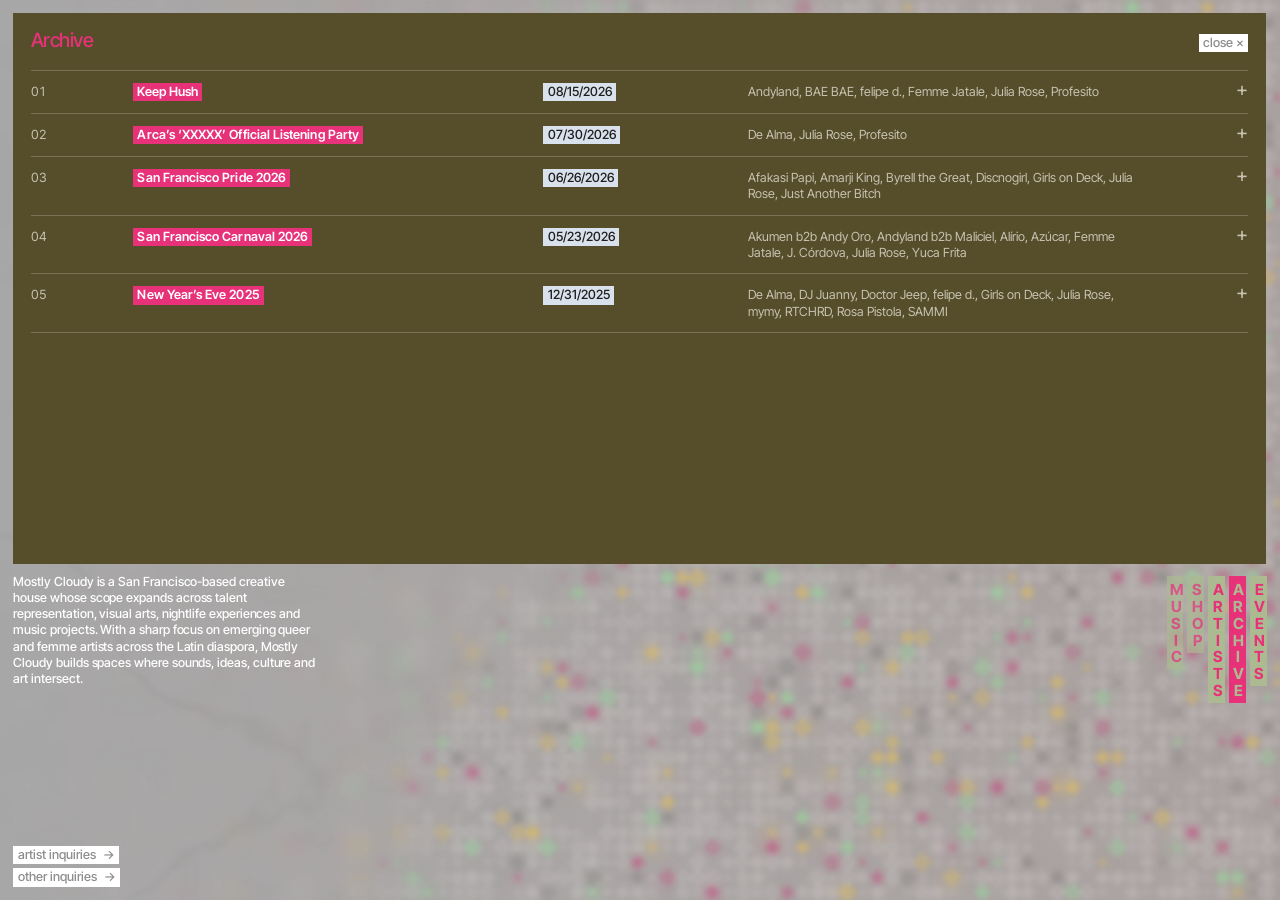
==== archive.html @ 56263cad "Remove header tags (counts, coming up) and unused name label style Co-Authored-By: Claude Opus 5.5 <" ====
<!doctype html>
<html lang="en">
<head>
  <meta charset="utf-8">
  <meta name="viewport" content="width=device-width, initial-scale=1">
  <title>Archive — Mostly Cloudy</title>
  <meta name="description" content="Photos from past Mostly Cloudy shows.">
  <link rel="preconnect" href="https://fonts.googleapis.com">
  <link rel="preconnect" href="https://fonts.gstatic.com" crossorigin>
  <link href="https://fonts.googleapis.com/css2?family=Inter+Tight:wght@400;500;600;700&display=swap" rel="stylesheet">
  <link rel="stylesheet" href="style.css">
</head>
<body class="has-overlay">
  <canvas class="backdrop" aria-hidden="true"></canvas>
  <img class="bouncer" src="assets/logo.png" alt="" aria-hidden="true">

  <!-- Clicking anywhere outside the panel goes back to the home page -->
  <a class="overlay-close" href="index.html" tabindex="-1" aria-hidden="true"></a>

  <section class="overlay overlay--archive" aria-labelledby="overlay-title">
    <header class="overlay-head">
      <h1 id="overlay-title" tabindex="-1">Archive</h1>
      <div class="overlay-actions">
        <a class="label" href="index.html" data-close>close ×</a>
      </div>
    </header>

    <!--
      To add a show: copy one <details> block, paste it at the top of the list,
      change the name, date and lineup, and list its photos inside the strip.
      Each photo's "--ar" is its width divided by its height (1.5 landscape, 0.667 portrait).
    -->
    <div class="shows">

      <details class="show" name="archive">
        <summary class="show-row">
          <span class="show-no">01</span>
          <h2 class="show-title"><span class="label label--pink">Keep Hush</span></h2>
          <span class="show-date"><span class="label label--blue">08/15/2026</span></span>
          <span class="show-lineup">Andyland, BAE BAE, felipe d., Femme Jatale, Julia Rose, Profesito</span>
          <span class="show-toggle" aria-hidden="true"></span>
        </summary>
        <div class="show-body">
          <div class="strip" data-track tabindex="0" aria-label="Keep Hush photos">
            <img style="--ar: 0.666;" width="933" height="1400" src="assets/archive/p3150689.jpg" alt="Keep Hush" loading="lazy">
            <img style="--ar: 1.499;" width="1400" height="934" src="assets/archive/x3150689.jpg" alt="Keep Hush" loading="lazy">
            <img style="--ar: 0.666;" width="933" height="1400" src="assets/archive/d3150689.jpg" alt="Keep Hush" loading="lazy">
            <img style="--ar: 1.499;" width="1400" height="934" src="assets/archive/c3150689.jpg" alt="Keep Hush" loading="lazy">
          </div>
          <div class="track-nav" data-nav hidden>
          <button class="label" type="button" data-prev aria-label="Previous">←</button>
          <span class="label" data-count aria-live="polite"></span>
          <button class="label" type="button" data-next aria-label="Next">→</button>
        </div>
        </div>
      </details>

      <details class="show" name="archive">
        <summary class="show-row">
          <span class="show-no">02</span>
          <h2 class="show-title"><span class="label label--pink">Arca’s ‘XXXXX’ Official Listening Party</span></h2>
          <span class="show-date"><span class="label label--blue">07/30/2026</span></span>
          <span class="show-lineup">De Alma, Julia Rose, Profesito</span>
          <span class="show-toggle" aria-hidden="true"></span>
        </summary>
        <div class="show-body">
          <div class="strip" data-track tabindex="0" aria-label="Arca’s ‘XXXXX’ Official Listening Party photos">
            <img style="--ar: 1.499;" width="1400" height="934" src="assets/archive/r3150692.jpg" alt="Arca’s ‘XXXXX’ Official Listening Party" loading="lazy">
            <img style="--ar: 0.666;" width="933" height="1400" src="assets/archive/j3150692.jpg" alt="Arca’s ‘XXXXX’ Official Listening Party" loading="lazy">
            <img style="--ar: 0.666;" width="933" height="1400" src="assets/archive/l3150692.jpg" alt="Arca’s ‘XXXXX’ Official Listening Party" loading="lazy">
            <img style="--ar: 0.666;" width="933" height="1400" src="assets/archive/q3150692.jpg" alt="Arca’s ‘XXXXX’ Official Listening Party" loading="lazy">
            <img style="--ar: 1.499;" width="1400" height="934" src="assets/archive/o3150692.jpg" alt="Arca’s ‘XXXXX’ Official Listening Party" loading="lazy">
          </div>
          <div class="track-nav" data-nav hidden>
          <button class="label" type="button" data-prev aria-label="Previous">←</button>
          <span class="label" data-count aria-live="polite"></span>
          <button class="label" type="button" data-next aria-label="Next">→</button>
        </div>
        </div>
      </details>

      <details class="show" name="archive">
        <summary class="show-row">
          <span class="show-no">03</span>
          <h2 class="show-title"><span class="label label--pink">San Francisco Pride 2026</span></h2>
          <span class="show-date"><span class="label label--blue">06/26/2026</span></span>
          <span class="show-lineup">Afakasi Papi, Amarji King, Byrell the Great, Discnogirl, Girls on Deck, Julia Rose, Just Another Bitch</span>
          <span class="show-toggle" aria-hidden="true"></span>
        </summary>
        <div class="show-body">
          <div class="strip" data-track tabindex="0" aria-label="San Francisco Pride 2026 photos">
            <img style="--ar: 0.666;" width="933" height="1400" src="assets/archive/n3150683.jpg" alt="San Francisco Pride 2026" loading="lazy">
            <img style="--ar: 1.499;" width="1400" height="934" src="assets/archive/m3150682.jpg" alt="San Francisco Pride 2026" loading="lazy">
            <img style="--ar: 1.499;" width="1400" height="934" src="assets/archive/c3150683.jpg" alt="San Francisco Pride 2026" loading="lazy">
            <img style="--ar: 0.666;" width="933" height="1400" src="assets/archive/t3150683.jpg" alt="San Francisco Pride 2026" loading="lazy">
            <img style="--ar: 1.499;" width="1400" height="934" src="assets/archive/e3150683.jpg" alt="San Francisco Pride 2026" loading="lazy">
          </div>
          <div class="track-nav" data-nav hidden>
          <button class="label" type="button" data-prev aria-label="Previous">←</button>
          <span class="label" data-count aria-live="polite"></span>
          <button class="label" type="button" data-next aria-label="Next">→</button>
        </div>
        </div>
      </details>

      <details class="show" name="archive">
        <summary class="show-row">
          <span class="show-no">04</span>
          <h2 class="show-title"><span class="label label--pink">San Francisco Carnaval 2026</span></h2>
          <span class="show-date"><span class="label label--blue">05/23/2026</span></span>
          <span class="show-lineup">Akumen b2b Andy Oro, Andyland b2b Maliciel, Alírio, Azúcar, Femme Jatale, J. Córdova, Julia Rose, Yuca Frita</span>
          <span class="show-toggle" aria-hidden="true"></span>
        </summary>
        <div class="show-body">
          <div class="strip" data-track tabindex="0" aria-label="San Francisco Carnaval 2026 photos">
            <img style="--ar: 1.499;" width="1400" height="934" src="assets/archive/i3150673.jpg" alt="San Francisco Carnaval 2026" loading="lazy">
            <img style="--ar: 0.666;" width="933" height="1400" src="assets/archive/j3150673.jpg" alt="San Francisco Carnaval 2026" loading="lazy">
            <img style="--ar: 1.499;" width="1400" height="934" src="assets/archive/w3150673.jpg" alt="San Francisco Carnaval 2026" loading="lazy">
            <img style="--ar: 1.499;" width="1400" height="934" src="assets/archive/p3150673.jpg" alt="San Francisco Carnaval 2026" loading="lazy">
          </div>
          <div class="track-nav" data-nav hidden>
          <button class="label" type="button" data-prev aria-label="Previous">←</button>
          <span class="label" data-count aria-live="polite"></span>
          <button class="label" type="button" data-next aria-label="Next">→</button>
        </div>
        </div>
      </details>

      <details class="show" name="archive">
        <summary class="show-row">
          <span class="show-no">05</span>
          <h2 class="show-title"><span class="label label--pink">New Year’s Eve 2025</span></h2>
          <span class="show-date"><span class="label label--blue">12/31/2025</span></span>
          <span class="show-lineup">De Alma, DJ Juanny, Doctor Jeep, felipe d., Girls on Deck, Julia Rose, mymy, RTCHRD, Rosa Pistola, SAMMI</span>
          <span class="show-toggle" aria-hidden="true"></span>
        </summary>
        <div class="show-body">
          <div class="strip" data-track tabindex="0" aria-label="New Year’s Eve 2025 photos">
            <img style="--ar: 0.666;" width="933" height="1400" src="assets/archive/n3150661.jpg" alt="New Year’s Eve 2025" loading="lazy">
            <img style="--ar: 1.499;" width="1400" height="934" src="assets/archive/h3150661.jpg" alt="New Year’s Eve 2025" loading="lazy">
            <img style="--ar: 0.666;" width="933" height="1400" src="assets/archive/v3150662.jpg" alt="New Year’s Eve 2025" loading="lazy">
            <img style="--ar: 0.666;" width="933" height="1400" src="assets/archive/m3150662.jpg" alt="New Year’s Eve 2025" loading="lazy">
          </div>
          <div class="track-nav" data-nav hidden>
          <button class="label" type="button" data-prev aria-label="Previous">←</button>
          <span class="label" data-count aria-live="polite"></span>
          <button class="label" type="button" data-next aria-label="Next">→</button>
        </div>
        </div>
      </details>

    </div>

  </section>

  <main>
    <p class="intro">
      Mostly Cloudy is a San Francisco-based creative house whose scope expands across
      talent representation, visual arts, nightlife experiences and music projects. With a
      sharp focus on emerging queer and femme artists across the Latin diaspora, Mostly
      Cloudy builds spaces where sounds, ideas, culture and art intersect.
    </p>

    <nav class="menu" aria-label="Main">
      <span class="soon" tabindex="0" aria-label="Music, coming soon">MUSIC</span>
      <span class="soon" tabindex="0" aria-label="Shop, coming soon">SHOP</span>
      <a href="artists.html">ARTISTS</a>
      <a href="archive.html" aria-current="page">ARCHIVE</a>
      <a href="events.html">EVENTS</a>
    </nav>

    <ul class="contact">
      <li><a class="label" href="mailto:talent@mostlycloudy.live">artist inquiries &nbsp;→</a></li>
      <li><a class="label" href="mailto:hello@mostlycloudy.live">other inquiries &nbsp;→</a></li>
    </ul>
  </main>

  <script src="script.js"></script>
</body>
</html>
---- style.css ----
/* ==========================================================================
   Mostly Cloudy — design system
   --------------------------------------------------------------------------
   Layout     The screen is split in two: a quiet field on top (where overlay
              panels open) and a bottom strip holding the intro, menu and
              inquiries. Both sit on a 12-column grid inside --edge margins.
   Type       One family (Inter Tight), five sizes. Scale and weight carry
              hierarchy; the colored highlight labels carry category.
   Labels     The highlight-label is the site's signature: white for actions,
              blue for dates and times, pink for show titles, green for names.
   Layers     backdrop 0 · logo 1 · close-catcher 1 · strip 2 · panel 3
   ========================================================================== */

:root {
  /* Color */
  --bg: #a8a8a8;
  --text: #ffffff;
  --pink: #e7327a;
  --green: #acba91;
  --blue: #d8e1ec;
  --panel: #564e2a;
  --panel-text: #f2efe6;
  --panel-muted: rgba(242, 239, 230, 0.72);
  --rule: rgba(242, 239, 230, 0.22);
  --label-text: #8d8d8d;
  --ink: #1d1d1b;

  /* Type */
  --font: "Inter Tight", "Helvetica Neue", Arial, sans-serif;
  --fs-xs: clamp(11px, 0.25vw + 9.5px, 13px);     /* labels, metadata */
  --fs-sm: clamp(12px, 0.2vw + 10px, 14px);       /* intro, bios, lineups */
  --fs-md: clamp(17px, 0.6vw + 12px, 22px);       /* panel titles, venues */
  --fs-lg: clamp(22px, 1.4vw + 12px, 36px);       /* roster names */
  --fs-xl: clamp(40px, 5.2vw, 104px);             /* event titles */

  /* Space: a 4px base, with fluid steps for the larger gaps */
  --s-1: 4px;
  --s-2: 8px;
  --s-3: 12px;
  --s-4: clamp(14px, 0.6vw + 10px, 18px);
  --s-5: clamp(20px, 1vw + 12px, 28px);
  --s-6: clamp(28px, 2vw + 14px, 48px);

  /* Grid */
  --edge: clamp(8px, 1.05vw, 16px);               /* outer page margin */
  --gutter: clamp(10px, 1vw, 16px);
  --pad: clamp(14px, 1.4vw, 24px);                /* inside panels */
  --strip: clamp(210px, 36vh, 400px);             /* height of the bottom strip */

  /* Motion */
  --ease: cubic-bezier(0.2, 0.7, 0.1, 1);
  --t-fast: 150ms;
  --t-med: 320ms;
}

* { box-sizing: border-box; margin: 0; padding: 0; }

html, body { height: 100%; }

body {
  background: var(--bg);
  color: var(--text);
  font-family: var(--font);
  font-size: var(--fs-sm);
  line-height: 1.3;
  -webkit-font-smoothing: antialiased;
  overflow: hidden;   /* the page itself never scrolls; panels scroll inside */
}

img { display: block; max-width: 100%; height: auto; }

button { font: inherit; color: inherit; border: 0; background: none; cursor: pointer; }

:focus-visible { outline: 1px solid var(--pink); outline-offset: 2px; }

/* --------------------------------------------------------------------------
   Label — the highlight tag used everywhere
   -------------------------------------------------------------------------- */

.label {
  display: inline-block;
  padding: 0.08em 0.32em 0.1em;
  background: #fff;
  color: var(--label-text);
  font-family: var(--font);
  font-size: var(--fs-xs);
  font-weight: 500;
  line-height: 1.25;
  letter-spacing: 0.005em;
  text-decoration: none;
  white-space: nowrap;
  transition: color var(--t-fast), background-color var(--t-fast);
}

a.label:hover, button.label:hover { color: var(--pink); }

.label--blue  { background: var(--blue);  color: var(--ink); white-space: normal; }
.label--pink  { background: var(--pink);  color: #fff; font-weight: 600; white-space: normal; }

/* --------------------------------------------------------------------------
   Background: canvas + bouncing logo
   -------------------------------------------------------------------------- */

.backdrop {
  position: fixed;
  inset: 0;
  z-index: 0;
  width: 100%;
  height: 100%;
}

.bouncer {
  position: fixed;
  top: 0;
  left: 0;
  z-index: 1;
  width: clamp(120px, 13.6vw, 288px);
  pointer-events: none;
  filter: drop-shadow(0 0 4px rgba(255, 255, 255, 0.85)) drop-shadow(0 0 14px rgba(255, 255, 255, 0.45));
  will-change: transform;
}

/* --------------------------------------------------------------------------
   Bottom strip: intro (left), menu (right), inquiries (bottom left)
   -------------------------------------------------------------------------- */

main {
  position: fixed;
  inset: 0;
  z-index: 2;
  pointer-events: none;   /* clicks fall through to the background... */
}

main > * { pointer-events: auto; }   /* ...except on the text and links */

.intro {
  position: absolute;
  left: var(--edge);
  top: calc(100% - var(--strip));   /* top edge sits on the split line */
  /* three grid columns wide */
  width: max(calc((100vw - 2 * var(--edge) - 11 * var(--gutter)) / 12 * 3 + 2 * var(--gutter)), 280px);
  font-weight: 500;
  font-size: var(--fs-sm);
  line-height: 1.3;
  letter-spacing: -0.005em;
  text-wrap: pretty;
  margin-top: -0.2em;               /* optical: cap height lines up with the menu */
}

.menu {
  position: absolute;
  right: var(--edge);
  top: calc(100% - var(--strip));
  display: flex;
  align-items: flex-start;
  gap: var(--s-1);
  font-weight: 700;
  font-size: clamp(13px, 0.45vw + 9.5px, 17px);
}

.menu a,
.menu .soon {
  position: relative;
  display: block;
  writing-mode: vertical-rl;
  text-orientation: upright;
  letter-spacing: -0.14em;
  line-height: 1.1;
  padding: 0.25em 0 0.35em;
  color: var(--pink);
  background: var(--green);
  text-decoration: none;
  transition: color var(--t-fast), background-color var(--t-fast);
}

.menu a:hover,
.menu a[aria-current="page"] { color: var(--green); background: var(--pink); }

.menu .soon { cursor: default; opacity: 0.7; }

/* "coming soon" pops out under the column on hover or tap */
.menu .soon::after {
  content: "coming soon";
  position: absolute;
  top: calc(100% + var(--s-1));
  right: 0;
  writing-mode: horizontal-tb;
  padding: 0.08em 0.32em 0.1em;
  background: #fff;
  color: var(--label-text);
  font-size: var(--fs-xs);
  font-weight: 500;
  letter-spacing: 0.005em;
  line-height: 1.25;
  white-space: nowrap;
  opacity: 0;
  transition: opacity var(--t-fast);
}

.menu .soon:hover::after,
.menu .soon:focus::after { opacity: 1; }

.menu .soon:focus { outline: none; }

.contact {
  position: absolute;
  left: var(--edge);
  bottom: var(--edge);
  list-style: none;
  display: flex;
  flex-direction: column;
  align-items: flex-start;
  gap: var(--s-1);
}

/* --------------------------------------------------------------------------
   Overlay panel — opens in the top field, never covers the bottom strip
   -------------------------------------------------------------------------- */

.overlay-close {
  position: fixed;
  inset: 0;
  z-index: 1;
  cursor: default;
}

.overlay {
  position: fixed;
  z-index: 3;
  top: var(--edge);
  left: var(--edge);
  right: var(--edge);
  bottom: calc(var(--strip) + var(--s-3));
  display: flex;
  flex-direction: column;
  background: var(--panel);
  color: var(--panel-text);
  container-type: size;             /* children size themselves to the panel (cqh / cqw) */
  animation: panel-in var(--t-med) var(--ease) both;
}

.overlay.is-leaving { animation: panel-out var(--t-fast) ease-in both; }

@keyframes panel-in {
  from { opacity: 0; transform: translateY(calc(-1 * var(--s-3))); }
}

@keyframes panel-out {
  to { opacity: 0; transform: translateY(calc(-1 * var(--s-2))); }
}

/* Header stays put; the body below it scrolls */
.overlay-head {
  flex: none;
  display: flex;
  align-items: baseline;
  gap: var(--s-3);
  margin: 0 var(--pad);
  padding: var(--pad) 0 var(--s-4);
  border-bottom: 1px solid var(--rule);
}

.overlay-head h1 {
  color: var(--pink);
  font-size: var(--fs-md);
  font-weight: 500;
  line-height: 1;
  letter-spacing: -0.025em;
  outline: none;
}

.overlay-actions {
  display: flex;
  flex-wrap: wrap;
  justify-content: flex-end;
  gap: var(--s-1);
  margin-left: auto;
}

.overlay-body,
.overlay > .shows,
.overlay > .roster,
.overlay > .track {
  flex: 1;
  min-height: 0;
}

/* Horizontal track: shared by Events and Archive strips
   -------------------------------------------------------------------------- */

.track,
.strip {
  display: flex;
  gap: var(--gutter);
  overflow-x: auto;
  overflow-y: hidden;
  overscroll-behavior-x: contain;
  scroll-snap-type: x mandatory;
  scrollbar-width: thin;
  scrollbar-color: var(--rule) transparent;
  outline-offset: -2px;
}

.track > *,
.strip > * { flex: none; scroll-snap-align: start; }

.track-nav { display: flex; gap: var(--s-1); }
.track-nav[hidden] { display: none; }
.track-nav [data-count] { min-width: 4.2em; text-align: center; font-variant-numeric: tabular-nums; }
.track-nav button:disabled { opacity: 0.4; cursor: default; }

/* --------------------------------------------------------------------------
   Events — two to a view. Each event is a small spread: the poster on the
   left; the title hangs from the top of the text column and the details
   sit on the poster's baseline, so the space between them is deliberate.
   -------------------------------------------------------------------------- */

.events {
  --poster-h: clamp(160px, calc(100cqh - 2 * var(--pad) - 3.4rem), 640px);
  padding: var(--pad);
  scroll-padding-inline: var(--pad);
  gap: calc(2 * var(--gutter));
  align-items: start;
}

.event {
  position: relative;
  flex: 0 0 calc(50% - var(--gutter));
  display: grid;
  /* the poster never takes more than 55% of the event, so the title keeps room */
  grid-template-columns: minmax(0, min(calc(var(--poster-h) * 0.8), 55%)) minmax(0, 1fr);
  grid-template-rows: 1fr auto;
  gap: var(--s-4) var(--gutter);
}

/* hairline between events, centered in the gap */
.event + .event::before {
  content: "";
  position: absolute;
  top: 0;
  bottom: 0;
  left: calc(-1 * var(--gutter));
  border-left: 1px solid var(--rule);
}

.event-poster {
  grid-row: 1 / -1;
  width: 100%;
  max-height: var(--poster-h);
  aspect-ratio: 4 / 5;
  object-fit: cover;
}

/* The title column is its own container, so long titles scale to fit it */
.event-title {
  grid-column: 2;
  grid-row: 1;
  align-self: start;
  container-type: inline-size;
  display: flex;                    /* the highlight's top edge lines up with the poster's */
  font-size: var(--fs-xl);
  font-weight: 600;
}

/* The highlight hugs the words rather than filling the column */
.event-title span {
  font-size: min(1em, 17cqi);
  line-height: 0.95;
  letter-spacing: -0.06em;
  background: var(--accent);
  color: var(--accent-text);
  padding: 0.02em 0.1em 0.07em 0.04em;
}

.event-info {
  grid-column: 2;
  grid-row: 2;
  display: flex;
  flex-direction: column;
  align-items: flex-start;
  gap: var(--s-2);
}

.event-venue {
  font-size: var(--fs-md);
  line-height: 1.1;
  letter-spacing: -0.025em;
}

/* --------------------------------------------------------------------------
   Archive — an index of shows; each opens into a filmstrip of photos
   -------------------------------------------------------------------------- */

.shows {
  overflow-y: auto;
  overscroll-behavior: contain;
  padding: 0 var(--pad) var(--pad);
  scroll-padding-top: var(--s-3);
}

.show { border-bottom: 1px solid var(--rule); }

.show-row {
  display: grid;
  grid-template-columns: repeat(12, minmax(0, 1fr));
  gap: var(--gutter);
  align-items: baseline;
  padding: var(--s-3) 0;
  list-style: none;
  cursor: pointer;
}

.show-row::-webkit-details-marker { display: none; }

.show-no     { grid-column: 1;      color: var(--panel-muted); font-size: var(--fs-xs); font-variant-numeric: tabular-nums; }
.show-title  { grid-column: 2 / 6;  font-size: inherit; font-weight: inherit; }
.show-date   { grid-column: 6 / 8; }
.show-lineup { grid-column: 8 / 12; color: var(--panel-muted); font-size: var(--fs-sm); line-height: 1.3; }

.show-toggle {
  grid-column: 12;
  justify-self: end;
  font-size: var(--fs-md);
  line-height: 0.6;
  color: var(--panel-muted);
  transition: transform var(--t-med) var(--ease), color var(--t-fast);
}

.show-toggle::before { content: "+"; }
.show[open] .show-toggle { transform: rotate(45deg); color: var(--pink); }
.show-row:hover .show-toggle,
.show-row:hover .show-no { color: var(--pink); }

.show-body {
  display: flex;
  flex-direction: column;
  gap: var(--s-3);
  padding-bottom: var(--s-5);
  animation: reveal var(--t-med) var(--ease) both;
}

.show-body .track-nav { align-self: flex-end; }

@keyframes reveal {
  from { opacity: 0; transform: translateY(calc(-1 * var(--s-2))); }
}

/* Every photo shares one height, so landscape and portrait sit on a common line */
/* Justified row: every photo shares one height and the row fills the full
   width exactly. Each photo grows in proportion to its shape (--ar). */
.strip { overflow-x: hidden; }

.strip img {
  flex: var(--ar, 1) 1 0;
  width: 0;
  min-width: 0;
  height: auto;
  aspect-ratio: var(--ar, 1);
  object-fit: cover;
}

/* --------------------------------------------------------------------------
   Artists — the same spread as Events, so the two pages rhyme:
   roster | photo | bio. Everything hangs from one top line and lands on one
   bottom line (the photo's edges); the bio is set larger, as a lead.
   -------------------------------------------------------------------------- */

.roster {
  --content-h: max(220px, calc(100cqh - 2 * var(--pad) - 4.25rem));
  display: grid;
  grid-template-columns: minmax(10rem, 2fr) auto minmax(16rem, 5fr);
  column-gap: var(--s-6);
  align-items: start;
  overflow-y: auto;
  overscroll-behavior: contain;
  padding: var(--pad);
}

.roster-list {
  grid-column: 1;
  display: flex;
  flex-direction: column;
  align-items: flex-start;
  gap: var(--s-2);
}

.roster-name {
  display: flex;
  align-items: baseline;
  gap: var(--s-2);
  color: var(--panel-text);
  font-size: var(--fs-md);
  font-weight: 600;
  line-height: 1;
  letter-spacing: -0.03em;
  text-decoration: none;
  transition: color var(--t-fast);
}

.roster-name:first-child { margin-top: -0.1em; }   /* optical: caps meet the photo's top edge */

.roster-no {
  font-size: var(--fs-xs);
  font-weight: 500;
  letter-spacing: 0;
  color: var(--panel-muted);
  font-variant-numeric: tabular-nums;
}

.roster-name:hover,
.roster-name[aria-selected="true"] { color: var(--pink); }

/* Each artist fills the photo + bio columns */
.artist {
  grid-column: 2 / -1;
  grid-row: 1;
  min-width: 0;
  display: grid;
  grid-template-columns: subgrid;
  column-gap: var(--s-6);
}

.artist[hidden] { display: none; }

.artist:not([hidden]) { animation: reveal var(--t-med) var(--ease) both; }

/* With the script off, every artist is listed one after another */
.roster:not(.is-tabbed) .artist { grid-row: auto; margin-bottom: var(--s-6); }

/* The photo sets the height of the spread and is never cropped
   (the photos are square, so their width equals their height) */
.artist-photo {
  width: min(var(--content-h), 34cqw);
  height: auto;
}

/* Stretches to the photo's height, so the link lands on its bottom edge */
.artist-text {
  min-width: 0;
  display: flex;
  flex-direction: column;
  justify-content: space-between;     /* bio hangs from the top, mix link sits on the bottom line */
  align-items: flex-start;
  gap: var(--s-5);
}

.artist-bio {
  max-width: 44ch;
  margin-top: -0.28em;               /* optical: first line's caps meet the photo's top edge */
  color: var(--panel-text);
  font-size: clamp(13px, min(1.35vw, 3.6cqh), 21px);
  line-height: 1.32;
  letter-spacing: -0.012em;
  text-wrap: pretty;
}

/* --------------------------------------------------------------------------
   Tablet
   -------------------------------------------------------------------------- */

@media (max-width: 1024px) {
  .show-title  { grid-column: 2 / 7; }
  .show-date   { grid-column: 7 / 9; }
  .show-lineup { grid-column: 9 / 12; }
}

/* --------------------------------------------------------------------------
   Phones: the strip gets taller; with a panel open, the intro steps aside
   and the panel grows down to just above the menu
   -------------------------------------------------------------------------- */

@media (max-width: 700px) {
  :root { --strip: clamp(250px, 46vh, 420px); --gutter: 8px; }

  .intro { width: calc(100% - 2 * var(--edge) - var(--menu-w, 150px) - var(--s-4)); }

  .has-overlay .intro { display: none; }
  .has-overlay .menu { top: auto; bottom: var(--edge); }
  .has-overlay .overlay { bottom: calc(var(--edge) + var(--menu-h, 140px) + var(--s-3)); }

  .overlay-head { flex-wrap: wrap; row-gap: var(--s-2); }

  .events { --poster-h: clamp(160px, calc(100cqh - 2 * var(--pad) - 3.4rem - 9rem), 440px); }
  .event { flex-basis: 84%; grid-template-columns: 1fr; grid-template-rows: auto auto auto; }
  .event-poster { grid-row: auto; width: min(100%, calc(var(--poster-h) * 0.8)); }
  .event-title, .event-info { grid-column: 1; grid-row: auto; }
  .event-title { font-size: clamp(36px, 11vw, 56px); }

  .show-row { grid-template-columns: 2rem 1fr auto; row-gap: var(--s-2); }
  .show-no { grid-column: 1; }
  .show-title { grid-column: 2; }
  .show-toggle { grid-column: 3; grid-row: 1; }
  .show-date { grid-column: 2 / -1; }
  .show-lineup { grid-column: 2 / -1; }
  /* On phones the row would be too small, so it becomes a swipeable strip */
  .strip { --strip-h: clamp(180px, 52cqh, 420px); overflow-x: auto; }
  .strip img { flex: none; height: var(--strip-h); width: auto; }

  .roster { display: block; }
  .roster-list { flex-direction: row; flex-wrap: wrap; gap: var(--s-2) var(--s-4); margin-bottom: var(--s-4); }
  .roster-name:first-child { margin-top: 0; }
  .artist { display: flex; flex-direction: column; gap: var(--s-4); }
  .artist-photo { width: 100%; height: auto; max-width: none; }
  .artist-bio { margin-top: 0; font-size: var(--fs-sm); }
}

/* Very short windows: give the panel more of the screen */
@media (max-height: 600px) and (min-width: 701px) {
  :root { --strip: 200px; }
}

@media (prefers-reduced-motion: reduce) {
  *, *::before, *::after { animation: none !important; transition: none !important; scroll-behavior: auto !important; }
}
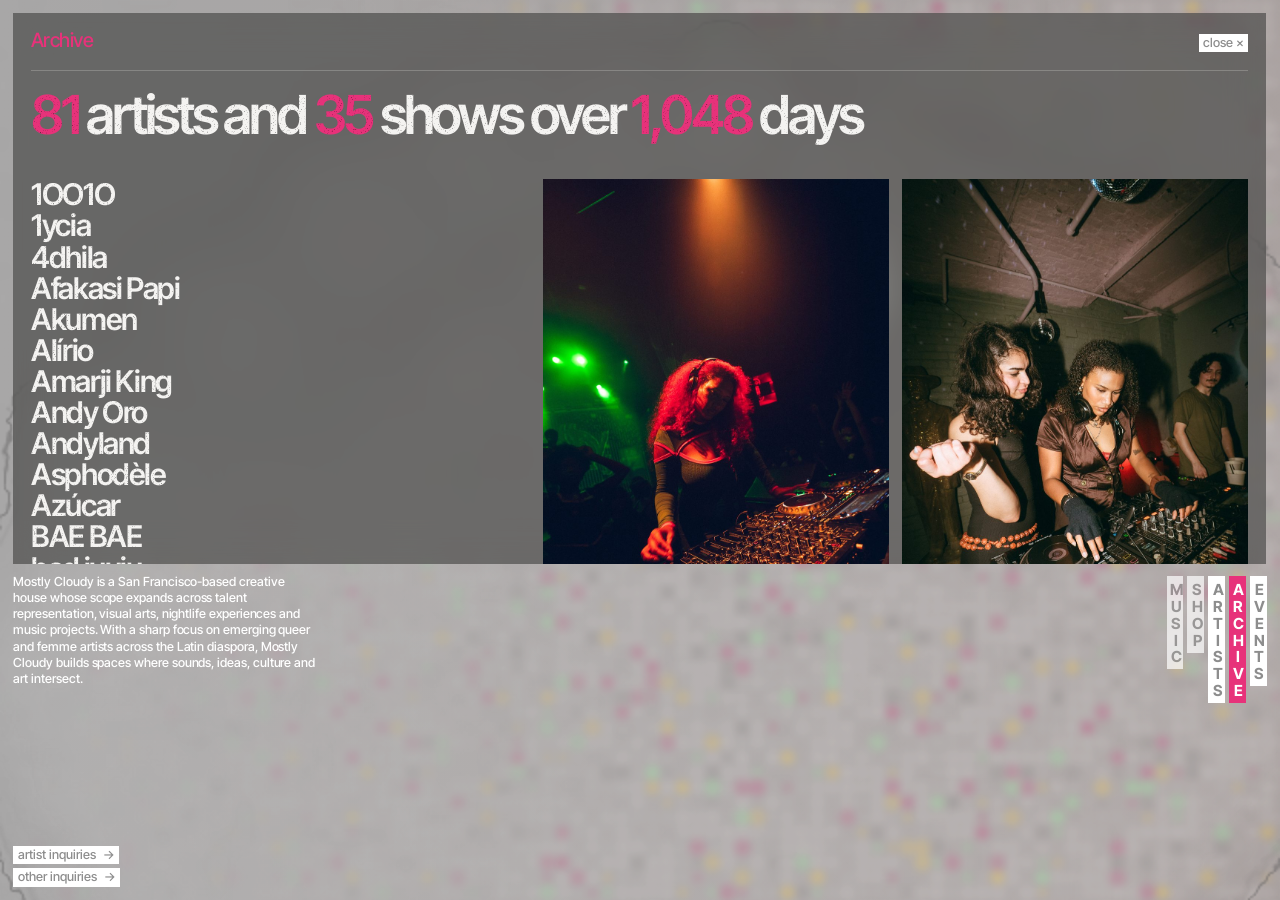
==== commit 1f5514c7: "Client feedback round: smoke cloud, grey panels and tabs, new archive, artist order, title-font even" ====
--- a/archive.html
+++ b/archive.html
@@ -11,6 +11,19 @@
   <link rel="stylesheet" href="style.css">
 </head>
 <body class="has-overlay">
+  <!-- Grain texture for bold type (used by class="grain") -->
+  <svg class="defs" aria-hidden="true" focusable="false">
+    <filter id="grain" x="0" y="0" width="100%" height="100%" color-interpolation-filters="sRGB">
+      <feTurbulence type="fractalNoise" baseFrequency="0.85" numOctaves="2" stitchTiles="stitch" result="noise"/>
+      <feColorMatrix in="noise" type="matrix" result="specks"
+        values="0 0 0 0 0.3
+                0 0 0 0 0.3
+                0 0 0 0 0.3
+                -2.4 0 0 0 0.92"/>
+      <feComposite in="specks" in2="SourceGraphic" operator="in" result="grainOnShape"/>
+      <feBlend in="grainOnShape" in2="SourceGraphic" mode="multiply"/>
+    </filter>
+  </svg>
   <canvas class="backdrop" aria-hidden="true"></canvas>
   <img class="bouncer" src="assets/logo.png" alt="" aria-hidden="true">
 
@@ -26,131 +39,124 @@
     </header>
 
     <!--
-      To add a show: copy one <details> block, paste it at the top of the list,
-      change the name, date and lineup, and list its photos inside the strip.
-      Each photo's "--ar" is its width divided by its height (1.5 landscape, 0.667 portrait).
+      The day count updates itself every day, counting from data-since.
+      To add an artist, add a line to the list (it stays alphabetical by hand).
+      Photos are listed in priority order: solo artist shots first, crowd shots last.
+      If the photos would run longer than the artist list, the last ones are hidden.
     -->
-    <div class="shows">
+    <div class="archive">
+      <p class="stat grain">
+        <em>81</em> artists and <em>35</em> shows over <em data-days-since="2024-01-23">1,015</em> days
+      </p>
 
-      <details class="show" name="archive">
-        <summary class="show-row">
-          <span class="show-no">01</span>
-          <h2 class="show-title"><span class="label label--pink">Keep Hush</span></h2>
-          <span class="show-date"><span class="label label--blue">08/15/2026</span></span>
-          <span class="show-lineup">Andyland, BAE BAE, felipe d., Femme Jatale, Julia Rose, Profesito</span>
-          <span class="show-toggle" aria-hidden="true"></span>
-        </summary>
-        <div class="show-body">
-          <div class="strip" data-track tabindex="0" aria-label="Keep Hush photos">
-            <img style="--ar: 0.666;" width="933" height="1400" src="assets/archive/p3150689.jpg" alt="Keep Hush" loading="lazy">
-            <img style="--ar: 1.499;" width="1400" height="934" src="assets/archive/x3150689.jpg" alt="Keep Hush" loading="lazy">
-            <img style="--ar: 0.666;" width="933" height="1400" src="assets/archive/d3150689.jpg" alt="Keep Hush" loading="lazy">
-            <img style="--ar: 1.499;" width="1400" height="934" src="assets/archive/c3150689.jpg" alt="Keep Hush" loading="lazy">
-          </div>
-          <div class="track-nav" data-nav hidden>
-          <button class="label" type="button" data-prev aria-label="Previous">←</button>
-          <span class="label" data-count aria-live="polite"></span>
-          <button class="label" type="button" data-next aria-label="Next">→</button>
-        </div>
-        </div>
-      </details>
+      <ul class="archive-names grain" aria-label="All-time artists">
+        <li>1OO1O</li>
+        <li>1ycia</li>
+        <li>4dhila</li>
+        <li>Afakasi Papi</li>
+        <li>Akumen</li>
+        <li>Alírio</li>
+        <li>Amarji King</li>
+        <li>Andy Oro</li>
+        <li>Andyland</li>
+        <li>Asphodèle</li>
+        <li>Azúcar</li>
+        <li>BAE BAE</li>
+        <li>bad juuju</li>
+        <li>Baelüt</li>
+        <li>Bianca Oblivion</li>
+        <li>Byrell the Great</li>
+        <li>Cashu</li>
+        <li>Cm3rn</li>
+        <li>Coffintexts</li>
+        <li>Crystallmess</li>
+        <li>De Alma</li>
+        <li>Digital Kitkat</li>
+        <li>Dinamarca</li>
+        <li>Dina</li>
+        <li>Discnogirl</li>
+        <li>DJ Caro</li>
+        <li>DJ IWORI</li>
+        <li>DJ Juanny</li>
+        <li>DJ Saratonin</li>
+        <li>Doctor Jeep</li>
+        <li>EQ</li>
+        <li>Femme Jatale</li>
+        <li>felipe d.</li>
+        <li>Girls on Deck</li>
+        <li>Healing Hottie</li>
+        <li>Honeydips</li>
+        <li>J. Córdova</li>
+        <li>Julia Rose</li>
+        <li>Just Another Bitch</li>
+        <li>Katie</li>
+        <li>Kebra</li>
+        <li>Leonce</li>
+        <li>Liano</li>
+        <li>Lil Bebe Cyborg</li>
+        <li>Lil Zé</li>
+        <li>Linapary</li>
+        <li>Maliciel</li>
+        <li>Mango and Ginger</li>
+        <li>Martyn Bootyspoon</li>
+        <li>Milli Meng</li>
+        <li>Mitéra</li>
+        <li>Moonpie</li>
+        <li>mymy</li>
+        <li>NATHALIA</li>
+        <li>Pony</li>
+        <li>Profesito</li>
+        <li>Regal86</li>
+        <li>RHR</li>
+        <li>Robertitx</li>
+        <li>Rosa Pistola</li>
+        <li>RTCHRD</li>
+        <li>Saffaire</li>
+        <li>Salenie</li>
+        <li>Sánlo</li>
+        <li>Saint Caboclo</li>
+        <li>S.I.M</li>
+        <li>Skye</li>
+        <li>Skiis</li>
+        <li>Syd</li>
+        <li>Swordes</li>
+        <li>Tegh</li>
+        <li>TH4YS</li>
+        <li>Toccororo</li>
+        <li>TSVI</li>
+        <li>Vasceii</li>
+        <li>Victoria Moura</li>
+        <li>W.E.B Da Girl</li>
+        <li>Xtcemi</li>
+        <li>YANNI</li>
+        <li>Yuca Frita</li>
+      </ul>
 
-      <details class="show" name="archive">
-        <summary class="show-row">
-          <span class="show-no">02</span>
-          <h2 class="show-title"><span class="label label--pink">Arca’s ‘XXXXX’ Official Listening Party</span></h2>
-          <span class="show-date"><span class="label label--blue">07/30/2026</span></span>
-          <span class="show-lineup">De Alma, Julia Rose, Profesito</span>
-          <span class="show-toggle" aria-hidden="true"></span>
-        </summary>
-        <div class="show-body">
-          <div class="strip" data-track tabindex="0" aria-label="Arca’s ‘XXXXX’ Official Listening Party photos">
-            <img style="--ar: 1.499;" width="1400" height="934" src="assets/archive/r3150692.jpg" alt="Arca’s ‘XXXXX’ Official Listening Party" loading="lazy">
-            <img style="--ar: 0.666;" width="933" height="1400" src="assets/archive/j3150692.jpg" alt="Arca’s ‘XXXXX’ Official Listening Party" loading="lazy">
-            <img style="--ar: 0.666;" width="933" height="1400" src="assets/archive/l3150692.jpg" alt="Arca’s ‘XXXXX’ Official Listening Party" loading="lazy">
-            <img style="--ar: 0.666;" width="933" height="1400" src="assets/archive/q3150692.jpg" alt="Arca’s ‘XXXXX’ Official Listening Party" loading="lazy">
-            <img style="--ar: 1.499;" width="1400" height="934" src="assets/archive/o3150692.jpg" alt="Arca’s ‘XXXXX’ Official Listening Party" loading="lazy">
-          </div>
-          <div class="track-nav" data-nav hidden>
-          <button class="label" type="button" data-prev aria-label="Previous">←</button>
-          <span class="label" data-count aria-live="polite"></span>
-          <button class="label" type="button" data-next aria-label="Next">→</button>
-        </div>
-        </div>
-      </details>
-
-      <details class="show" name="archive">
-        <summary class="show-row">
-          <span class="show-no">03</span>
-          <h2 class="show-title"><span class="label label--pink">San Francisco Pride 2026</span></h2>
-          <span class="show-date"><span class="label label--blue">06/26/2026</span></span>
-          <span class="show-lineup">Afakasi Papi, Amarji King, Byrell the Great, Discnogirl, Girls on Deck, Julia Rose, Just Another Bitch</span>
-          <span class="show-toggle" aria-hidden="true"></span>
-        </summary>
-        <div class="show-body">
-          <div class="strip" data-track tabindex="0" aria-label="San Francisco Pride 2026 photos">
-            <img style="--ar: 0.666;" width="933" height="1400" src="assets/archive/n3150683.jpg" alt="San Francisco Pride 2026" loading="lazy">
-            <img style="--ar: 1.499;" width="1400" height="934" src="assets/archive/m3150682.jpg" alt="San Francisco Pride 2026" loading="lazy">
-            <img style="--ar: 1.499;" width="1400" height="934" src="assets/archive/c3150683.jpg" alt="San Francisco Pride 2026" loading="lazy">
-            <img style="--ar: 0.666;" width="933" height="1400" src="assets/archive/t3150683.jpg" alt="San Francisco Pride 2026" loading="lazy">
-            <img style="--ar: 1.499;" width="1400" height="934" src="assets/archive/e3150683.jpg" alt="San Francisco Pride 2026" loading="lazy">
-          </div>
-          <div class="track-nav" data-nav hidden>
-          <button class="label" type="button" data-prev aria-label="Previous">←</button>
-          <span class="label" data-count aria-live="polite"></span>
-          <button class="label" type="button" data-next aria-label="Next">→</button>
-        </div>
-        </div>
-      </details>
-
-      <details class="show" name="archive">
-        <summary class="show-row">
-          <span class="show-no">04</span>
-          <h2 class="show-title"><span class="label label--pink">San Francisco Carnaval 2026</span></h2>
-          <span class="show-date"><span class="label label--blue">05/23/2026</span></span>
-          <span class="show-lineup">Akumen b2b Andy Oro, Andyland b2b Maliciel, Alírio, Azúcar, Femme Jatale, J. Córdova, Julia Rose, Yuca Frita</span>
-          <span class="show-toggle" aria-hidden="true"></span>
-        </summary>
-        <div class="show-body">
-          <div class="strip" data-track tabindex="0" aria-label="San Francisco Carnaval 2026 photos">
-            <img style="--ar: 1.499;" width="1400" height="934" src="assets/archive/i3150673.jpg" alt="San Francisco Carnaval 2026" loading="lazy">
-            <img style="--ar: 0.666;" width="933" height="1400" src="assets/archive/j3150673.jpg" alt="San Francisco Carnaval 2026" loading="lazy">
-            <img style="--ar: 1.499;" width="1400" height="934" src="assets/archive/w3150673.jpg" alt="San Francisco Carnaval 2026" loading="lazy">
-            <img style="--ar: 1.499;" width="1400" height="934" src="assets/archive/p3150673.jpg" alt="San Francisco Carnaval 2026" loading="lazy">
-          </div>
-          <div class="track-nav" data-nav hidden>
-          <button class="label" type="button" data-prev aria-label="Previous">←</button>
-          <span class="label" data-count aria-live="polite"></span>
-          <button class="label" type="button" data-next aria-label="Next">→</button>
-        </div>
-        </div>
-      </details>
-
-      <details class="show" name="archive">
-        <summary class="show-row">
-          <span class="show-no">05</span>
-          <h2 class="show-title"><span class="label label--pink">New Year’s Eve 2025</span></h2>
-          <span class="show-date"><span class="label label--blue">12/31/2025</span></span>
-          <span class="show-lineup">De Alma, DJ Juanny, Doctor Jeep, felipe d., Girls on Deck, Julia Rose, mymy, RTCHRD, Rosa Pistola, SAMMI</span>
-          <span class="show-toggle" aria-hidden="true"></span>
-        </summary>
-        <div class="show-body">
-          <div class="strip" data-track tabindex="0" aria-label="New Year’s Eve 2025 photos">
-            <img style="--ar: 0.666;" width="933" height="1400" src="assets/archive/n3150661.jpg" alt="New Year’s Eve 2025" loading="lazy">
-            <img style="--ar: 1.499;" width="1400" height="934" src="assets/archive/h3150661.jpg" alt="New Year’s Eve 2025" loading="lazy">
-            <img style="--ar: 0.666;" width="933" height="1400" src="assets/archive/v3150662.jpg" alt="New Year’s Eve 2025" loading="lazy">
-            <img style="--ar: 0.666;" width="933" height="1400" src="assets/archive/m3150662.jpg" alt="New Year’s Eve 2025" loading="lazy">
-          </div>
-          <div class="track-nav" data-nav hidden>
-          <button class="label" type="button" data-prev aria-label="Previous">←</button>
-          <span class="label" data-count aria-live="polite"></span>
-          <button class="label" type="button" data-next aria-label="Next">→</button>
-        </div>
-        </div>
-      </details>
-
+      <div class="archive-photos">
+        <img src="assets/archive/p3150689.jpg" width="933" height="1400" alt="" loading="lazy" data-kind="solo">
+        <img src="assets/archive/x3150689.jpg" width="1400" height="934" alt="" loading="lazy" data-kind="solo">
+        <img src="assets/archive/v3150662.jpg" width="933" height="1400" alt="" loading="lazy" data-kind="solo">
+        <img src="assets/archive/l3150692.jpg" width="933" height="1400" alt="" loading="lazy" data-kind="solo">
+        <img src="assets/archive/n3150661.jpg" width="933" height="1400" alt="" loading="lazy" data-kind="solo">
+        <img src="assets/archive/m3150662.jpg" width="933" height="1400" alt="" loading="lazy" data-kind="solo">
+        <img src="assets/archive/i3150673.jpg" width="1400" height="934" alt="" loading="lazy" data-kind="solo">
+        <img src="assets/archive/q3150692.jpg" width="933" height="1400" alt="" loading="lazy" data-kind="group">
+        <img src="assets/archive/j3150692.jpg" width="933" height="1400" alt="" loading="lazy" data-kind="group">
+        <img src="assets/archive/d3150689.jpg" width="933" height="1400" alt="" loading="lazy" data-kind="crowd">
+        <img src="assets/archive/c3150689.jpg" width="1400" height="934" alt="" loading="lazy" data-kind="crowd">
+        <img src="assets/archive/r3150692.jpg" width="1400" height="934" alt="" loading="lazy" data-kind="crowd">
+        <img src="assets/archive/o3150692.jpg" width="1400" height="934" alt="" loading="lazy" data-kind="crowd">
+        <img src="assets/archive/n3150683.jpg" width="933" height="1400" alt="" loading="lazy" data-kind="crowd">
+        <img src="assets/archive/m3150682.jpg" width="1400" height="934" alt="" loading="lazy" data-kind="crowd">
+        <img src="assets/archive/c3150683.jpg" width="1400" height="934" alt="" loading="lazy" data-kind="crowd">
+        <img src="assets/archive/t3150683.jpg" width="933" height="1400" alt="" loading="lazy" data-kind="crowd">
+        <img src="assets/archive/e3150683.jpg" width="1400" height="934" alt="" loading="lazy" data-kind="crowd">
+        <img src="assets/archive/j3150673.jpg" width="933" height="1400" alt="" loading="lazy" data-kind="crowd">
+        <img src="assets/archive/w3150673.jpg" width="1400" height="934" alt="" loading="lazy" data-kind="crowd">
+        <img src="assets/archive/p3150673.jpg" width="1400" height="934" alt="" loading="lazy" data-kind="crowd">
+        <img src="assets/archive/h3150661.jpg" width="1400" height="934" alt="" loading="lazy" data-kind="crowd">
+      </div>
     </div>
-
   </section>
 
   <main>
--- a/style.css
+++ b/style.css
@@ -7,7 +7,7 @@
    Type       One family (Inter Tight), five sizes. Scale and weight carry
               hierarchy; the colored highlight labels carry category.
    Labels     The highlight-label is the site's signature: white for actions,
-              blue for dates and times, pink for show titles, green for names.
+              the menu tabs share that look; pink marks where you are.
    Layers     backdrop 0 · logo 1 · close-catcher 1 · strip 2 · panel 3
    ========================================================================== */
 
@@ -16,12 +16,10 @@
   --bg: #a8a8a8;
   --text: #ffffff;
   --pink: #e7327a;
-  --green: #acba91;
-  --blue: #d8e1ec;
-  --panel: #564e2a;
-  --panel-text: #f2efe6;
-  --panel-muted: rgba(242, 239, 230, 0.72);
-  --rule: rgba(242, 239, 230, 0.22);
+  --panel: rgba(58, 57, 56, 0.58);        /* smoked glass: the background shows through */
+  --panel-text: #f4f3f1;
+  --panel-muted: rgba(244, 243, 241, 0.72);
+  --rule: rgba(244, 243, 241, 0.22);
   --label-text: #8d8d8d;
   --ink: #1d1d1b;
 
@@ -94,8 +92,10 @@
 
 a.label:hover, button.label:hover { color: var(--pink); }
 
-.label--blue  { background: var(--blue);  color: var(--ink); white-space: normal; }
-.label--pink  { background: var(--pink);  color: #fff; font-weight: 600; white-space: normal; }
+/* Grain on bold type: specks multiplied over the letters (see the SVG filter in each page) */
+.grain { filter: url(#grain); }
+
+.defs { position: absolute; width: 0; height: 0; overflow: hidden; }
 
 /* --------------------------------------------------------------------------
    Background: canvas + bouncing logo
@@ -167,14 +167,15 @@
   letter-spacing: -0.14em;
   line-height: 1.1;
   padding: 0.25em 0 0.35em;
-  color: var(--pink);
-  background: var(--green);
+  color: var(--label-text);
+  background: #fff;
   text-decoration: none;
   transition: color var(--t-fast), background-color var(--t-fast);
 }
 
-.menu a:hover,
-.menu a[aria-current="page"] { color: var(--green); background: var(--pink); }
+/* Tabs match the inquiry buttons; pink marks hover and the open page */
+.menu a:hover { color: var(--pink); }
+.menu a[aria-current="page"] { color: #fff; background: var(--pink); }
 
 .menu .soon { cursor: default; opacity: 0.7; }
 
@@ -234,6 +235,8 @@
   display: flex;
   flex-direction: column;
   background: var(--panel);
+  -webkit-backdrop-filter: blur(18px) saturate(0.6);
+  backdrop-filter: blur(18px) saturate(0.6);
   color: var(--panel-text);
   container-type: size;             /* children size themselves to the panel (cqh / cqw) */
   animation: panel-in var(--t-med) var(--ease) both;
@@ -278,18 +281,17 @@
 }
 
 .overlay-body,
-.overlay > .shows,
+.overlay > .archive,
 .overlay > .roster,
 .overlay > .track {
   flex: 1;
   min-height: 0;
 }
 
-/* Horizontal track: shared by Events and Archive strips
-   -------------------------------------------------------------------------- */
-
-.track,
-.strip {
+/* Horizontal track (Events)
+   -------------------------------------------------------------------------- */
+
+.track {
   display: flex;
   gap: var(--gutter);
   overflow-x: auto;
@@ -301,8 +303,7 @@
   outline-offset: -2px;
 }
 
-.track > *,
-.strip > * { flex: none; scroll-snap-align: start; }
+.track > * { flex: none; scroll-snap-align: start; }
 
 .track-nav { display: flex; gap: var(--s-1); }
 .track-nav[hidden] { display: none; }
@@ -381,83 +382,71 @@
   gap: var(--s-2);
 }
 
-.event-venue {
-  font-size: var(--fs-md);
-  line-height: 1.1;
-  letter-spacing: -0.025em;
-}
-
-/* --------------------------------------------------------------------------
-   Archive — an index of shows; each opens into a filmstrip of photos
-   -------------------------------------------------------------------------- */
-
-.shows {
+/* Venue and time share the titles' typeface; the time is set in pink */
+.event-venue,
+.event-when {
+  font-size: var(--fs-lg);
+  font-weight: 600;
+  line-height: 1;
+  letter-spacing: -0.045em;
+}
+
+.event-when { color: var(--pink); }
+
+/* --------------------------------------------------------------------------
+   Archive — one big line of numbers, then every artist who has played
+   (left) beside photos of them (right); the whole panel scrolls as one
+   -------------------------------------------------------------------------- */
+
+.archive {
   overflow-y: auto;
   overscroll-behavior: contain;
-  padding: 0 var(--pad) var(--pad);
-  scroll-padding-top: var(--s-3);
-}
-
-.show { border-bottom: 1px solid var(--rule); }
-
-.show-row {
+  padding: var(--pad);
   display: grid;
   grid-template-columns: repeat(12, minmax(0, 1fr));
-  gap: var(--gutter);
-  align-items: baseline;
-  padding: var(--s-3) 0;
+  column-gap: var(--gutter);
+  align-items: start;
+}
+
+.stat {
+  grid-column: 1 / -1;
+  margin-bottom: var(--s-6);
+  font-size: clamp(30px, 4.2vw, 84px);
+  font-weight: 600;
+  line-height: 0.95;
+  letter-spacing: -0.06em;
+  text-wrap: balance;
+}
+
+.stat em { font-style: normal; color: var(--pink); }
+
+.archive-names {
+  grid-column: 1 / 6;
   list-style: none;
-  cursor: pointer;
-}
-
-.show-row::-webkit-details-marker { display: none; }
-
-.show-no     { grid-column: 1;      color: var(--panel-muted); font-size: var(--fs-xs); font-variant-numeric: tabular-nums; }
-.show-title  { grid-column: 2 / 6;  font-size: inherit; font-weight: inherit; }
-.show-date   { grid-column: 6 / 8; }
-.show-lineup { grid-column: 8 / 12; color: var(--panel-muted); font-size: var(--fs-sm); line-height: 1.3; }
-
-.show-toggle {
-  grid-column: 12;
-  justify-self: end;
-  font-size: var(--fs-md);
-  line-height: 0.6;
-  color: var(--panel-muted);
-  transition: transform var(--t-med) var(--ease), color var(--t-fast);
-}
-
-.show-toggle::before { content: "+"; }
-.show[open] .show-toggle { transform: rotate(45deg); color: var(--pink); }
-.show-row:hover .show-toggle,
-.show-row:hover .show-no { color: var(--pink); }
-
-.show-body {
-  display: flex;
-  flex-direction: column;
-  gap: var(--s-3);
-  padding-bottom: var(--s-5);
-  animation: reveal var(--t-med) var(--ease) both;
-}
-
-.show-body .track-nav { align-self: flex-end; }
-
-@keyframes reveal {
-  from { opacity: 0; transform: translateY(calc(-1 * var(--s-2))); }
-}
-
-/* Every photo shares one height, so landscape and portrait sit on a common line */
-/* Justified row: every photo shares one height and the row fills the full
-   width exactly. Each photo grows in proportion to its shape (--ar). */
-.strip { overflow-x: hidden; }
-
-.strip img {
-  flex: var(--ar, 1) 1 0;
-  width: 0;
-  min-width: 0;
-  height: auto;
-  aspect-ratio: var(--ar, 1);
-  object-fit: cover;
-}
+  font-size: var(--fs-lg);
+  font-weight: 600;
+  line-height: 1.04;
+  letter-spacing: -0.045em;
+}
+
+.archive-names li { transition: color var(--t-fast); }
+.archive-names li:hover { color: var(--pink); }
+
+/* Two columns of photos; extras at the end are hidden by script.js so the
+   photos never run longer than the list of names */
+.archive-photos {
+  grid-column: 6 / -1;
+  columns: 2;
+  column-gap: var(--gutter);
+}
+
+.archive-photos img {
+  width: 100%;
+  margin-bottom: var(--gutter);
+  break-inside: avoid;
+}
+
+.archive-photos img[hidden] { display: none; }
 
 /* --------------------------------------------------------------------------
    Artists — the same spread as Events, so the two pages rhyme:
@@ -524,6 +513,13 @@
 
 .artist:not([hidden]) { animation: reveal var(--t-med) var(--ease) both; }
 
+/* When scrolling between artists, the next one slides in from that direction */
+.roster[data-dir="down"] .artist:not([hidden]) { animation-name: from-below; }
+.roster[data-dir="up"] .artist:not([hidden]) { animation-name: from-above; }
+
+@keyframes from-below { from { opacity: 0; transform: translateY(var(--s-4)); } }
+@keyframes from-above { from { opacity: 0; transform: translateY(calc(-1 * var(--s-4))); } }
+
 /* With the script off, every artist is listed one after another */
 .roster:not(.is-tabbed) .artist { grid-row: auto; margin-bottom: var(--s-6); }
 
@@ -559,9 +555,8 @@
    -------------------------------------------------------------------------- */
 
 @media (max-width: 1024px) {
-  .show-title  { grid-column: 2 / 7; }
-  .show-date   { grid-column: 7 / 9; }
-  .show-lineup { grid-column: 9 / 12; }
+  .archive-names { grid-column: 1 / 6; }
+  .archive-photos { grid-column: 6 / -1; columns: 1; }
 }
 
 /* --------------------------------------------------------------------------
@@ -586,15 +581,8 @@
   .event-title, .event-info { grid-column: 1; grid-row: auto; }
   .event-title { font-size: clamp(36px, 11vw, 56px); }
 
-  .show-row { grid-template-columns: 2rem 1fr auto; row-gap: var(--s-2); }
-  .show-no { grid-column: 1; }
-  .show-title { grid-column: 2; }
-  .show-toggle { grid-column: 3; grid-row: 1; }
-  .show-date { grid-column: 2 / -1; }
-  .show-lineup { grid-column: 2 / -1; }
-  /* On phones the row would be too small, so it becomes a swipeable strip */
-  .strip { --strip-h: clamp(180px, 52cqh, 420px); overflow-x: auto; }
-  .strip img { flex: none; height: var(--strip-h); width: auto; }
+  .archive-names { grid-column: 1 / 7; font-size: var(--fs-md); }
+  .archive-photos { grid-column: 7 / -1; columns: 1; }
 
   .roster { display: block; }
   .roster-list { flex-direction: row; flex-wrap: wrap; gap: var(--s-2) var(--s-4); margin-bottom: var(--s-4); }
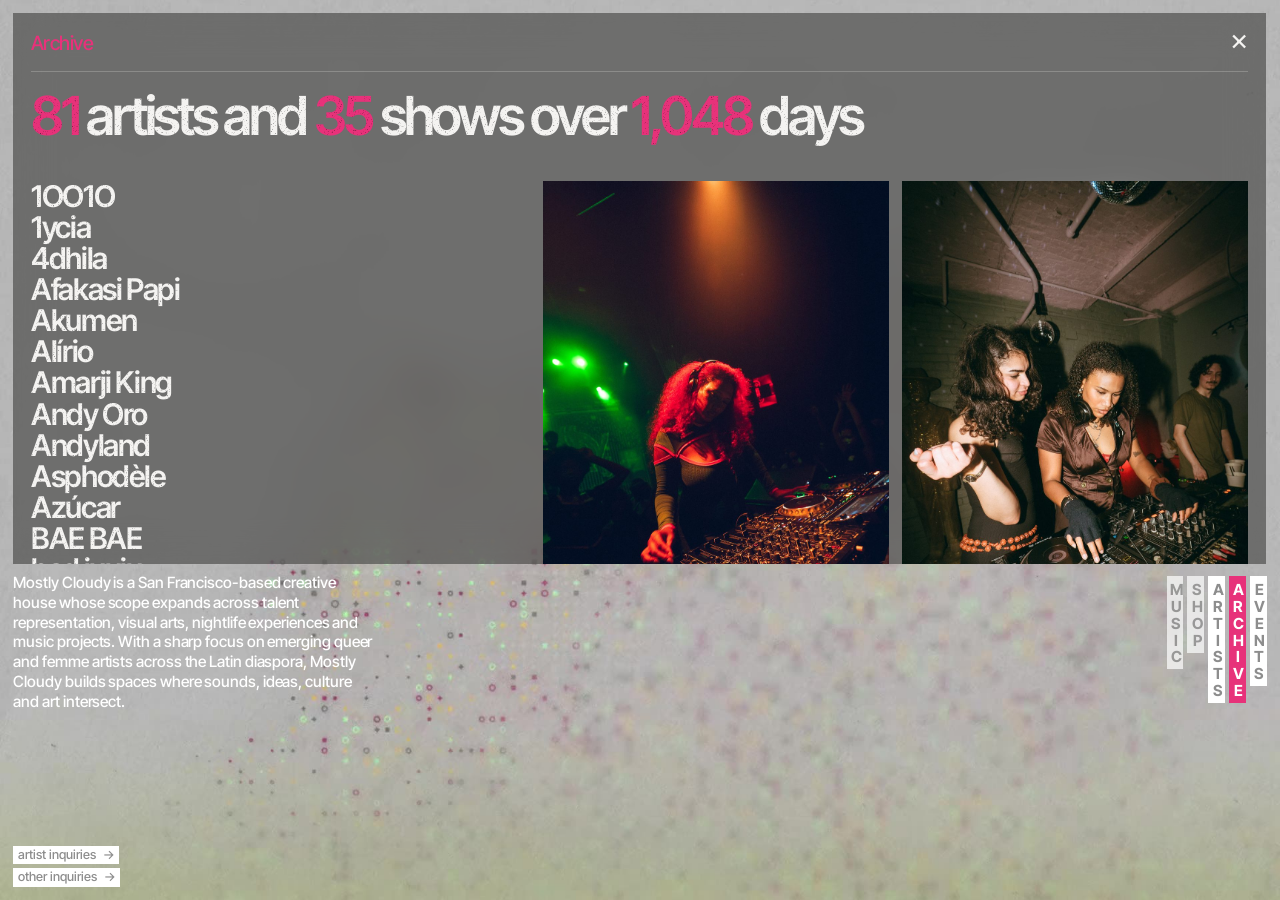
==== commit 93e67999: "Looping video background; × close button; larger intro text; artist name casing Co-Authored-By: Clau" ====
--- a/archive.html
+++ b/archive.html
@@ -24,7 +24,7 @@
       <feBlend in="grainOnShape" in2="SourceGraphic" mode="multiply"/>
     </filter>
   </svg>
-  <canvas class="backdrop" aria-hidden="true"></canvas>
+  <video class="backdrop" src="assets/video/background.mp4" poster="assets/video/background.jpg" autoplay muted loop playsinline preload="auto" aria-hidden="true"></video>
   <img class="bouncer" src="assets/logo.png" alt="" aria-hidden="true">
 
   <!-- Clicking anywhere outside the panel goes back to the home page -->
@@ -34,7 +34,7 @@
     <header class="overlay-head">
       <h1 id="overlay-title" tabindex="-1">Archive</h1>
       <div class="overlay-actions">
-        <a class="label" href="index.html" data-close>close ×</a>
+        <a class="close-x" href="index.html" data-close aria-label="Close">×</a>
       </div>
     </header>
 
@@ -63,11 +63,11 @@
         <li>Azúcar</li>
         <li>BAE BAE</li>
         <li>bad juuju</li>
-        <li>Baelüt</li>
+        <li>baelüt</li>
         <li>Bianca Oblivion</li>
         <li>Byrell the Great</li>
         <li>Cashu</li>
-        <li>Cm3rn</li>
+        <li>cm3rn</li>
         <li>Coffintexts</li>
         <li>Crystallmess</li>
         <li>De Alma</li>
@@ -90,7 +90,7 @@
         <li>Julia Rose</li>
         <li>Just Another Bitch</li>
         <li>Katie</li>
-        <li>Kebra</li>
+        <li>KEBRA</li>
         <li>Leonce</li>
         <li>Liano</li>
         <li>Lil Bebe Cyborg</li>
@@ -105,7 +105,7 @@
         <li>mymy</li>
         <li>NATHALIA</li>
         <li>Pony</li>
-        <li>Profesito</li>
+        <li>profesito</li>
         <li>Regal86</li>
         <li>RHR</li>
         <li>Robertitx</li>
--- a/style.css
+++ b/style.css
@@ -98,15 +98,21 @@
 .defs { position: absolute; width: 0; height: 0; overflow: hidden; }
 
 /* --------------------------------------------------------------------------
-   Background: canvas + bouncing logo
-   -------------------------------------------------------------------------- */
-
+   Background: looping video + bouncing logo
+   -------------------------------------------------------------------------- */
+
+/* The video always covers the whole screen; whatever doesn't fit the
+   screen's shape is trimmed evenly from the edges */
 .backdrop {
   position: fixed;
   inset: 0;
   z-index: 0;
   width: 100%;
   height: 100%;
+  object-fit: cover;
+  object-position: center;
+  background: var(--bg) url("assets/video/background.jpg") center / cover no-repeat;
+  pointer-events: none;
 }
 
 .bouncer {
@@ -138,10 +144,10 @@
   left: var(--edge);
   top: calc(100% - var(--strip));   /* top edge sits on the split line */
   /* three grid columns wide */
-  width: max(calc((100vw - 2 * var(--edge) - 11 * var(--gutter)) / 12 * 3 + 2 * var(--gutter)), 280px);
+  width: max(calc((100vw - 2 * var(--edge) - 11 * var(--gutter)) / 12 * 3.5 + 3 * var(--gutter)), 300px);
   font-weight: 500;
-  font-size: var(--fs-sm);
-  line-height: 1.3;
+  font-size: clamp(14px, 0.35vw + 11px, 18px);
+  line-height: 1.28;
   letter-spacing: -0.005em;
   text-wrap: pretty;
   margin-top: -0.2em;               /* optical: cap height lines up with the menu */
@@ -272,6 +278,20 @@
   outline: none;
 }
 
+/* Close: just an × in the panel's corner */
+.close-x {
+  display: block;
+  margin-left: var(--s-2);
+  color: var(--panel-text);
+  font-size: var(--fs-lg);
+  font-weight: 400;
+  line-height: 0.6;
+  text-decoration: none;
+  transition: color var(--t-fast), transform var(--t-fast);
+}
+
+.close-x:hover { color: var(--pink); transform: rotate(90deg); }
+
 .overlay-actions {
   display: flex;
   flex-wrap: wrap;
@@ -567,7 +587,7 @@
 @media (max-width: 700px) {
   :root { --strip: clamp(250px, 46vh, 420px); --gutter: 8px; }
 
-  .intro { width: calc(100% - 2 * var(--edge) - var(--menu-w, 150px) - var(--s-4)); }
+  .intro { width: calc(100% - 2 * var(--edge) - var(--menu-w, 150px) - var(--s-4)); font-size: 14px; }
 
   .has-overlay .intro { display: none; }
   .has-overlay .menu { top: auto; bottom: var(--edge); }
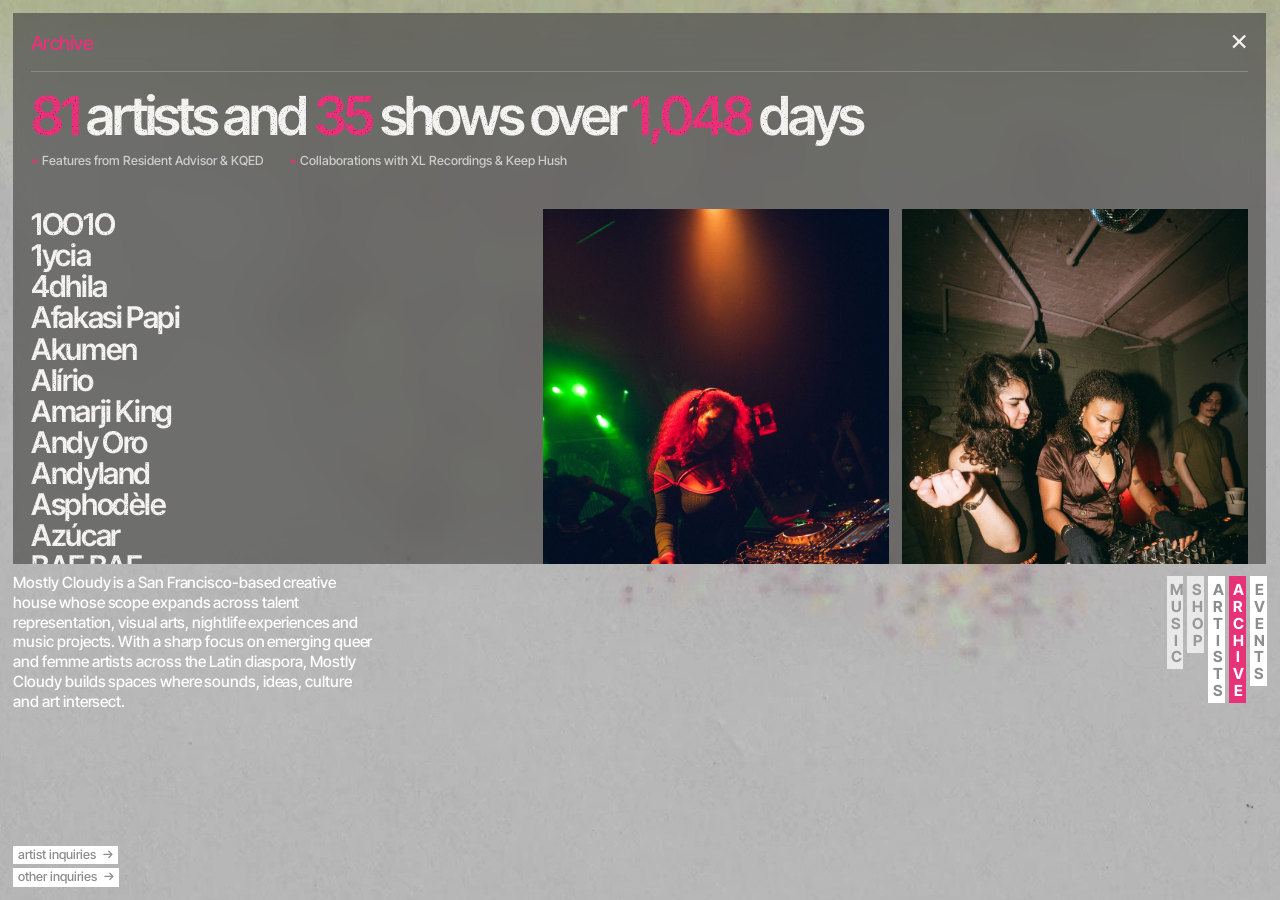
==== commit f28aabf8: "Swipe between artists on touch screens; drawn arrows instead of emoji-prone characters; archive cred" ====
--- a/archive.html
+++ b/archive.html
@@ -47,6 +47,11 @@
     <div class="archive">
       <p class="stat grain">
         <em>81</em> artists and <em>35</em> shows over <em data-days-since="2024-01-23">1,015</em> days
+      </p>
+
+      <p class="credits">
+        <span>Features from Resident Advisor &amp; KQED</span>
+        <span>Collaborations with XL Recordings &amp; Keep Hush</span>
       </p>
 
       <ul class="archive-names grain" aria-label="All-time artists">
@@ -176,8 +181,8 @@
     </nav>
 
     <ul class="contact">
-      <li><a class="label" href="mailto:talent@mostlycloudy.live">artist inquiries &nbsp;→</a></li>
-      <li><a class="label" href="mailto:hello@mostlycloudy.live">other inquiries &nbsp;→</a></li>
+      <li><a class="label" href="mailto:talent@mostlycloudy.live">artist inquiries <svg class="arr" viewBox="0 0 12 12" aria-hidden="true"><path d="M1 6h9M6.5 2.5 10 6l-3.5 3.5"/></svg></a></li>
+      <li><a class="label" href="mailto:hello@mostlycloudy.live">other inquiries <svg class="arr" viewBox="0 0 12 12" aria-hidden="true"><path d="M1 6h9M6.5 2.5 10 6l-3.5 3.5"/></svg></a></li>
     </ul>
   </main>
 
--- a/style.css
+++ b/style.css
@@ -92,6 +92,22 @@
 
 a.label:hover, button.label:hover { color: var(--pink); }
 
+/* Drawn arrows (characters like ↗ turn into emoji on iPhones) */
+.arr {
+  display: inline-block;
+  width: 0.85em;
+  height: 0.85em;
+  margin-left: 0.3em;
+  vertical-align: -0.06em;
+  fill: none;
+  stroke: currentColor;
+  stroke-width: 1.4;
+  stroke-linecap: round;
+  stroke-linejoin: round;
+}
+
+button.label .arr { margin: 0; }
+
 /* Grain on bold type: specks multiplied over the letters (see the SVG filter in each page) */
 .grain { filter: url(#grain); }
 
@@ -112,6 +128,7 @@
   object-fit: cover;
   object-position: center;
   background: var(--bg) url("assets/video/background.jpg") center / cover no-repeat;
+  transform: scaleY(-1);            /* flipped upside down: the top edge becomes the bottom */
   pointer-events: none;
 }
 
@@ -430,7 +447,7 @@
 
 .stat {
   grid-column: 1 / -1;
-  margin-bottom: var(--s-6);
+  margin-bottom: var(--s-3);
   font-size: clamp(30px, 4.2vw, 84px);
   font-weight: 600;
   line-height: 0.95;
@@ -439,6 +456,21 @@
 }
 
 .stat em { font-style: normal; color: var(--pink); }
+
+/* Small press/collab credits under the big numbers */
+.credits {
+  grid-column: 1 / -1;
+  display: flex;
+  flex-wrap: wrap;
+  gap: var(--s-1) var(--s-5);
+  margin-bottom: var(--s-6);
+  color: var(--panel-muted);
+  font-size: var(--fs-sm);
+  font-weight: 500;
+  line-height: 1.3;
+}
+
+.credits span::before { content: "+ "; color: var(--pink); }
 
 .archive-names {
   grid-column: 1 / 6;
@@ -537,6 +569,11 @@
 .roster[data-dir="down"] .artist:not([hidden]) { animation-name: from-below; }
 .roster[data-dir="up"] .artist:not([hidden]) { animation-name: from-above; }
 
+.roster[data-dir="next"] .artist:not([hidden]) { animation-name: from-right; }
+.roster[data-dir="prev"] .artist:not([hidden]) { animation-name: from-left; }
+
+@keyframes from-right { from { opacity: 0; transform: translateX(var(--s-5)); } }
+@keyframes from-left { from { opacity: 0; transform: translateX(calc(-1 * var(--s-5))); } }
 @keyframes from-below { from { opacity: 0; transform: translateY(var(--s-4)); } }
 @keyframes from-above { from { opacity: 0; transform: translateY(calc(-1 * var(--s-4))); } }
 
@@ -584,7 +621,7 @@
    and the panel grows down to just above the menu
    -------------------------------------------------------------------------- */
 
-@media (max-width: 700px) {
+@media (max-width: 700px), (max-width: 1024px) and (orientation: portrait) {
   :root { --strip: clamp(250px, 46vh, 420px); --gutter: 8px; }
 
   .intro { width: calc(100% - 2 * var(--edge) - var(--menu-w, 150px) - var(--s-4)); font-size: 14px; }
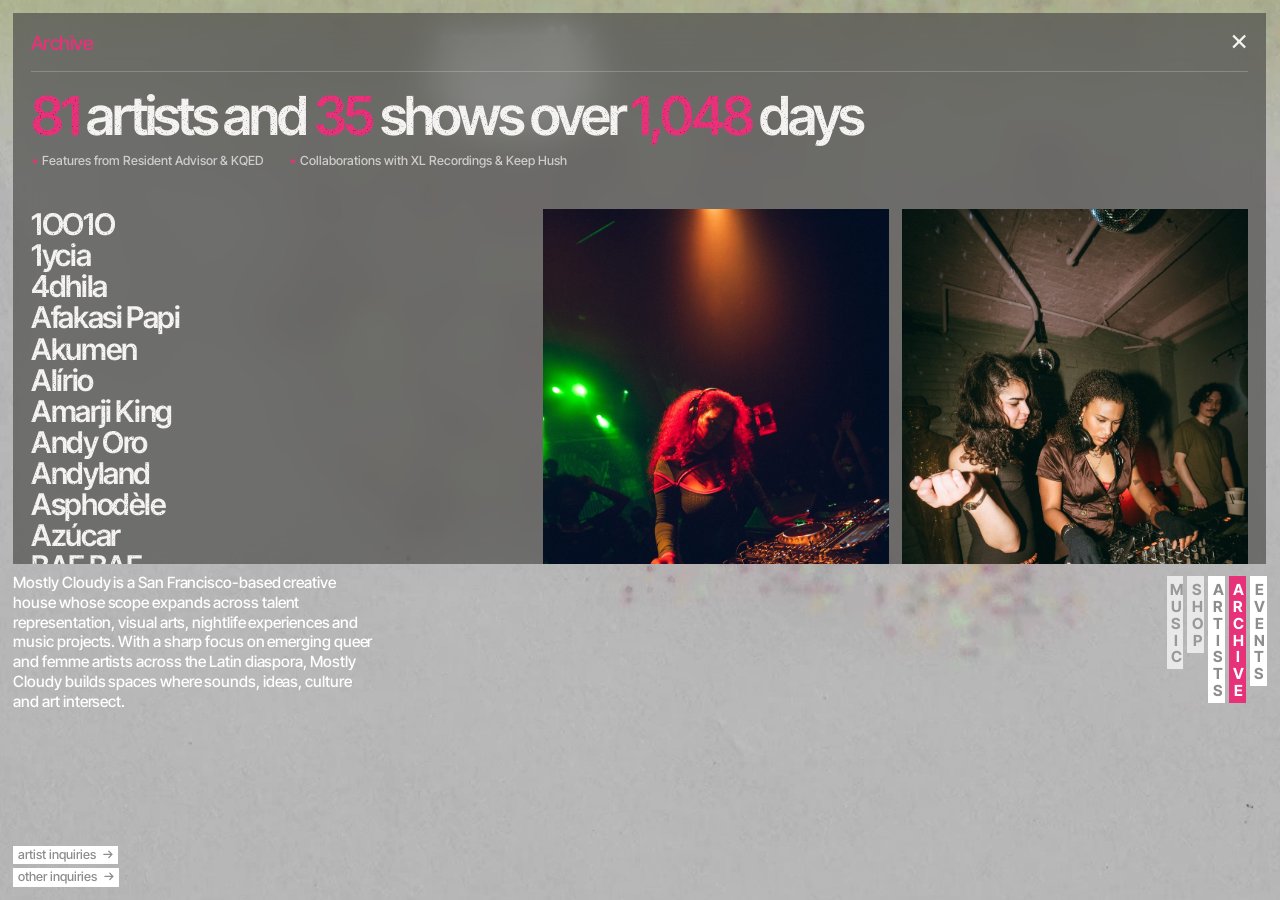
==== commit 2d88ffd0: "Archive: put felipe d. before Femme Jatale Co-Authored-By: Claude Opus 5.5 <noreply@anthropic.com> C" ====
--- a/archive.html
+++ b/archive.html
@@ -86,8 +86,8 @@
         <li>DJ Saratonin</li>
         <li>Doctor Jeep</li>
         <li>EQ</li>
+        <li>felipe d.</li>
         <li>Femme Jatale</li>
-        <li>felipe d.</li>
         <li>Girls on Deck</li>
         <li>Healing Hottie</li>
         <li>Honeydips</li>
--- a/style.css
+++ b/style.css
@@ -569,11 +569,6 @@
 .roster[data-dir="down"] .artist:not([hidden]) { animation-name: from-below; }
 .roster[data-dir="up"] .artist:not([hidden]) { animation-name: from-above; }
 
-.roster[data-dir="next"] .artist:not([hidden]) { animation-name: from-right; }
-.roster[data-dir="prev"] .artist:not([hidden]) { animation-name: from-left; }
-
-@keyframes from-right { from { opacity: 0; transform: translateX(var(--s-5)); } }
-@keyframes from-left { from { opacity: 0; transform: translateX(calc(-1 * var(--s-5))); } }
 @keyframes from-below { from { opacity: 0; transform: translateY(var(--s-4)); } }
 @keyframes from-above { from { opacity: 0; transform: translateY(calc(-1 * var(--s-4))); } }
 
@@ -641,10 +636,30 @@
   .archive-names { grid-column: 1 / 7; font-size: var(--fs-md); }
   .archive-photos { grid-column: 7 / -1; columns: 1; }
 
-  .roster { display: block; }
-  .roster-list { flex-direction: row; flex-wrap: wrap; gap: var(--s-2) var(--s-4); margin-bottom: var(--s-4); }
+  /* Artists: one vertical scroll of every artist, under a sticky name bar */
+  .roster { display: block; padding-top: 0; scroll-behavior: auto; }
+  .roster-list {
+    position: sticky;
+    top: 0;
+    z-index: 1;
+    flex-direction: row;
+    flex-wrap: nowrap;
+    gap: var(--s-4);
+    margin: 0 calc(-1 * var(--pad)) var(--s-4);
+    padding: var(--s-3) var(--pad);
+    overflow-x: auto;
+    scrollbar-width: none;
+    background: rgba(66, 65, 64, 0.88);
+    -webkit-backdrop-filter: blur(14px);
+    backdrop-filter: blur(14px);
+    border-bottom: 1px solid var(--rule);
+  }
+  .roster-list::-webkit-scrollbar { display: none; }
+  .roster-name { flex: none; white-space: nowrap; }
   .roster-name:first-child { margin-top: 0; }
-  .artist { display: flex; flex-direction: column; gap: var(--s-4); }
+  .artist { display: flex; flex-direction: column; gap: var(--s-4); animation: none !important; }
+  .artist + .artist { margin-top: var(--s-6); padding-top: var(--s-6); border-top: 1px solid var(--rule); }
+  .artist:last-child { padding-bottom: var(--s-5); }
   .artist-photo { width: 100%; height: auto; max-width: none; }
   .artist-bio { margin-top: 0; font-size: var(--fs-sm); }
 }
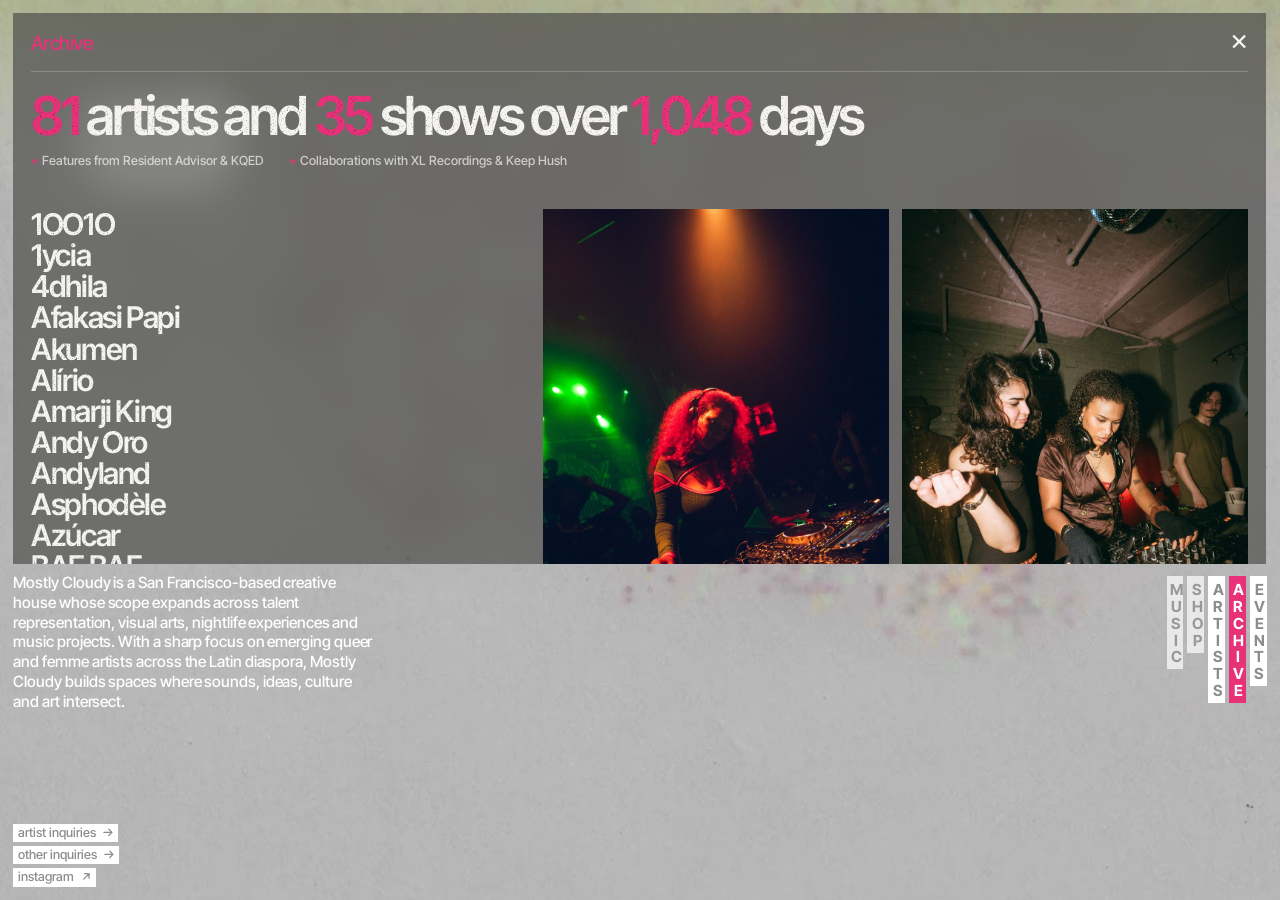
==== commit 9c545362: "Add Instagram link; inquiry buttons reveal and copy the email address Co-Authored-By: Claude Opus 5." ====
--- a/archive.html
+++ b/archive.html
@@ -181,8 +181,9 @@
     </nav>
 
     <ul class="contact">
-      <li><a class="label" href="mailto:talent@mostlycloudy.live">artist inquiries <svg class="arr" viewBox="0 0 12 12" aria-hidden="true"><path d="M1 6h9M6.5 2.5 10 6l-3.5 3.5"/></svg></a></li>
-      <li><a class="label" href="mailto:hello@mostlycloudy.live">other inquiries <svg class="arr" viewBox="0 0 12 12" aria-hidden="true"><path d="M1 6h9M6.5 2.5 10 6l-3.5 3.5"/></svg></a></li>
+      <li><a class="label" href="mailto:talent@mostlycloudy.live" data-email="talent@mostlycloudy.live">artist inquiries <svg class="arr" viewBox="0 0 12 12" aria-hidden="true"><path d="M1 6h9M6.5 2.5 10 6l-3.5 3.5"/></svg></a></li>
+      <li><a class="label" href="mailto:hello@mostlycloudy.live" data-email="hello@mostlycloudy.live">other inquiries <svg class="arr" viewBox="0 0 12 12" aria-hidden="true"><path d="M1 6h9M6.5 2.5 10 6l-3.5 3.5"/></svg></a></li>
+      <li><a class="label" href="https://www.instagram.com/itsmostlycloudy/" target="_blank" rel="noopener">instagram <svg class="arr" viewBox="0 0 12 12" aria-hidden="true"><path d="M3 9l6-6M4 3h5v5"/></svg></a></li>
     </ul>
   </main>
 
--- a/style.css
+++ b/style.css
@@ -236,6 +236,12 @@
   align-items: flex-start;
   gap: var(--s-1);
 }
+
+/* Revealed email address, with a small pink "copied" note */
+.contact .is-revealed { color: var(--ink); white-space: nowrap; }
+.contact .copied { margin-left: 0.4em; color: var(--pink); animation: fade-note 2.5s ease forwards; }
+
+@keyframes fade-note { 0%, 70% { opacity: 1; } 100% { opacity: 0; } }
 
 /* --------------------------------------------------------------------------
    Overlay panel — opens in the top field, never covers the bottom strip
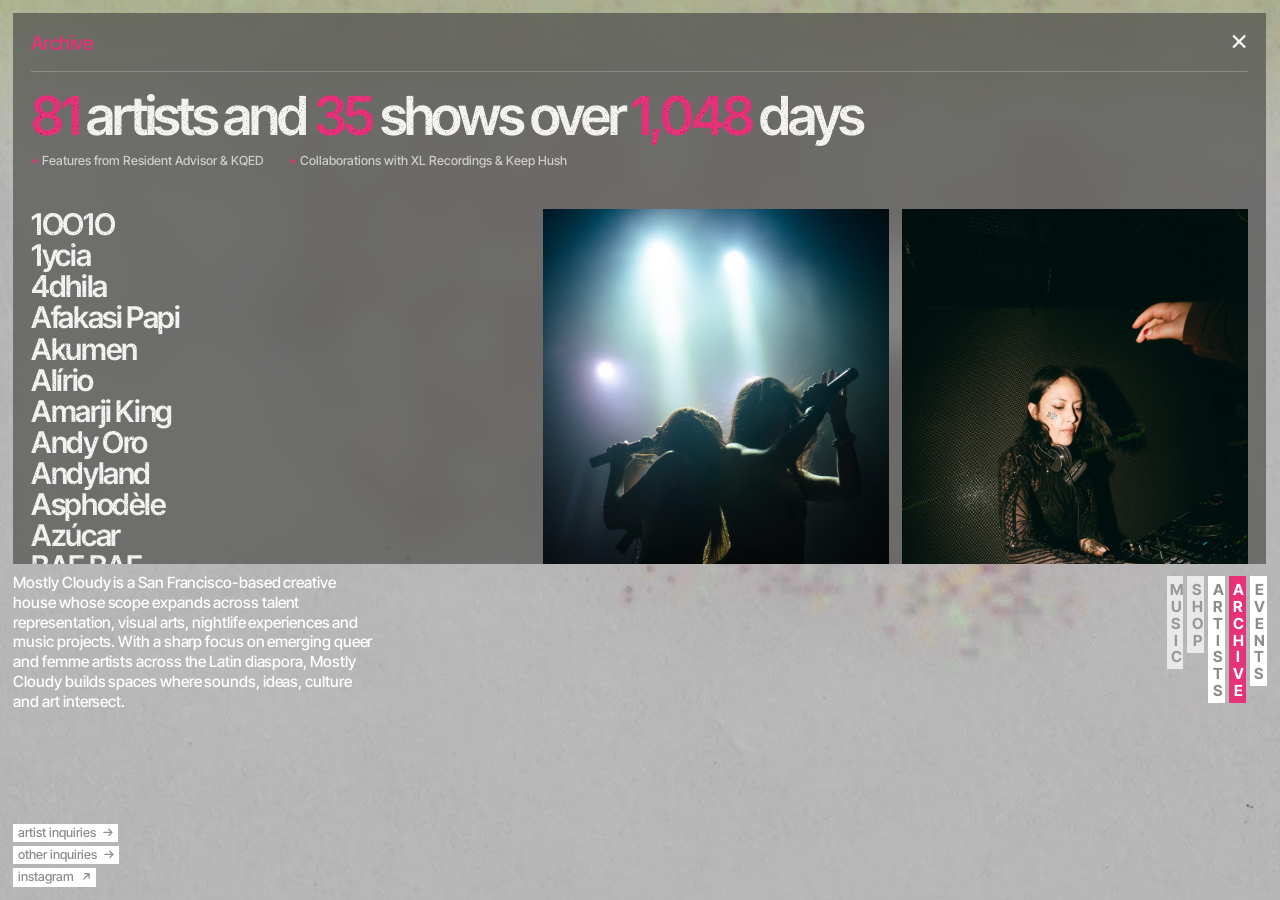
==== commit 38d5613a: "Archive: add four new photos Co-Authored-By: Claude Opus 5.5 <noreply@anthropic.com> Claude-Session:" ====
--- a/archive.html
+++ b/archive.html
@@ -138,6 +138,10 @@
       </ul>
 
       <div class="archive-photos">
+        <img src="assets/archive/dsc06067.jpg" width="933" height="1400" alt="" loading="lazy" data-kind="solo">
+        <img src="assets/archive/dsc02305.jpg" width="1400" height="933" alt="" loading="lazy" data-kind="solo">
+        <img src="assets/archive/dsc07266.jpg" width="1400" height="933" alt="" loading="lazy" data-kind="solo">
+        <img src="assets/archive/dsc06857.jpg" width="933" height="1400" alt="" loading="lazy" data-kind="solo">
         <img src="assets/archive/p3150689.jpg" width="933" height="1400" alt="" loading="lazy" data-kind="solo">
         <img src="assets/archive/x3150689.jpg" width="1400" height="934" alt="" loading="lazy" data-kind="solo">
         <img src="assets/archive/v3150662.jpg" width="933" height="1400" alt="" loading="lazy" data-kind="solo">
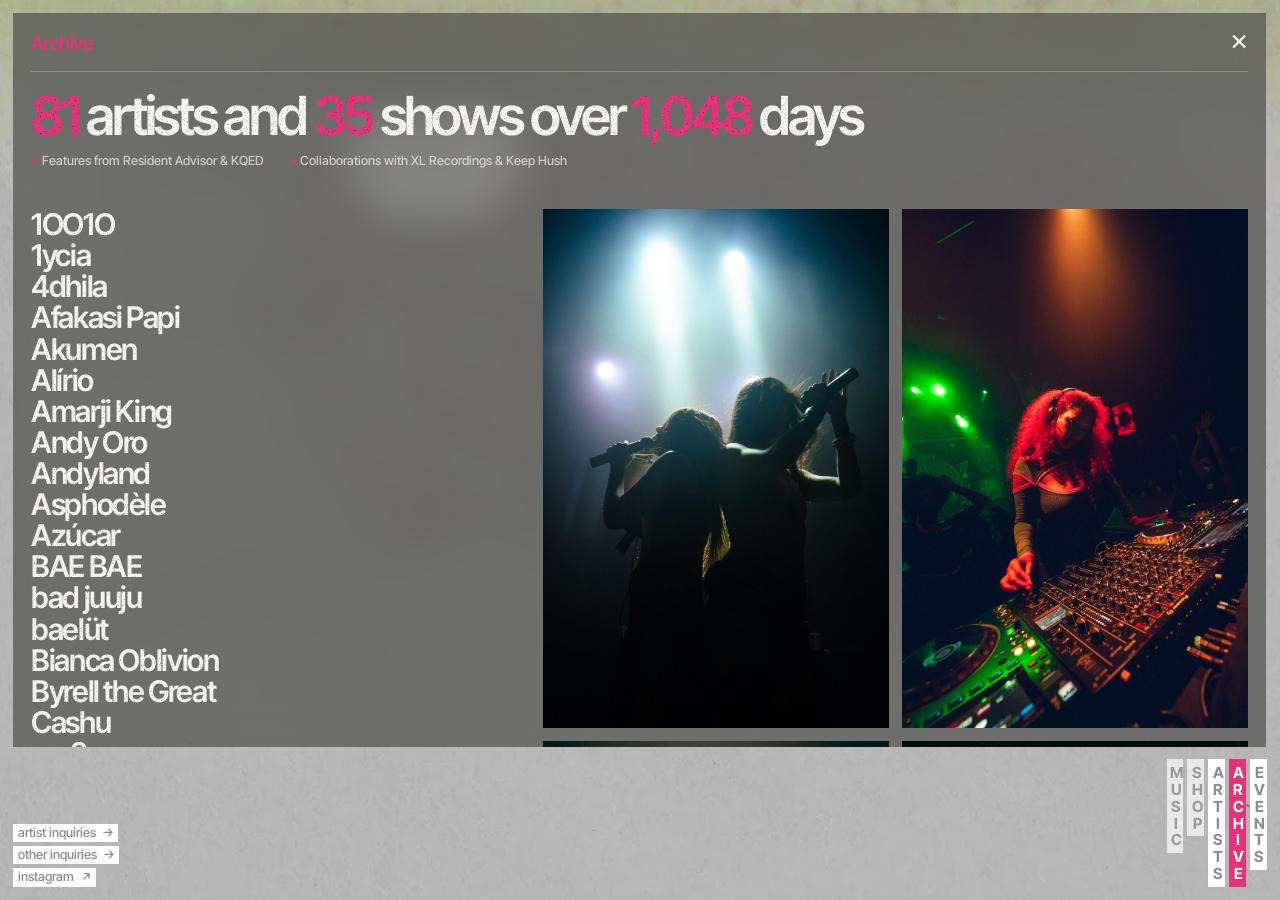
==== commit 097ab253: "Archive: keep three chosen photos plus the new ones, remove the rest Co-Authored-By: Claude Opus 5.5" ====
--- a/archive.html
+++ b/archive.html
@@ -143,27 +143,8 @@
         <img src="assets/archive/dsc07266.jpg" width="1400" height="933" alt="" loading="lazy" data-kind="solo">
         <img src="assets/archive/dsc06857.jpg" width="933" height="1400" alt="" loading="lazy" data-kind="solo">
         <img src="assets/archive/p3150689.jpg" width="933" height="1400" alt="" loading="lazy" data-kind="solo">
-        <img src="assets/archive/x3150689.jpg" width="1400" height="934" alt="" loading="lazy" data-kind="solo">
         <img src="assets/archive/v3150662.jpg" width="933" height="1400" alt="" loading="lazy" data-kind="solo">
-        <img src="assets/archive/l3150692.jpg" width="933" height="1400" alt="" loading="lazy" data-kind="solo">
         <img src="assets/archive/n3150661.jpg" width="933" height="1400" alt="" loading="lazy" data-kind="solo">
-        <img src="assets/archive/m3150662.jpg" width="933" height="1400" alt="" loading="lazy" data-kind="solo">
-        <img src="assets/archive/i3150673.jpg" width="1400" height="934" alt="" loading="lazy" data-kind="solo">
-        <img src="assets/archive/q3150692.jpg" width="933" height="1400" alt="" loading="lazy" data-kind="group">
-        <img src="assets/archive/j3150692.jpg" width="933" height="1400" alt="" loading="lazy" data-kind="group">
-        <img src="assets/archive/d3150689.jpg" width="933" height="1400" alt="" loading="lazy" data-kind="crowd">
-        <img src="assets/archive/c3150689.jpg" width="1400" height="934" alt="" loading="lazy" data-kind="crowd">
-        <img src="assets/archive/r3150692.jpg" width="1400" height="934" alt="" loading="lazy" data-kind="crowd">
-        <img src="assets/archive/o3150692.jpg" width="1400" height="934" alt="" loading="lazy" data-kind="crowd">
-        <img src="assets/archive/n3150683.jpg" width="933" height="1400" alt="" loading="lazy" data-kind="crowd">
-        <img src="assets/archive/m3150682.jpg" width="1400" height="934" alt="" loading="lazy" data-kind="crowd">
-        <img src="assets/archive/c3150683.jpg" width="1400" height="934" alt="" loading="lazy" data-kind="crowd">
-        <img src="assets/archive/t3150683.jpg" width="933" height="1400" alt="" loading="lazy" data-kind="crowd">
-        <img src="assets/archive/e3150683.jpg" width="1400" height="934" alt="" loading="lazy" data-kind="crowd">
-        <img src="assets/archive/j3150673.jpg" width="933" height="1400" alt="" loading="lazy" data-kind="crowd">
-        <img src="assets/archive/w3150673.jpg" width="1400" height="934" alt="" loading="lazy" data-kind="crowd">
-        <img src="assets/archive/p3150673.jpg" width="1400" height="934" alt="" loading="lazy" data-kind="crowd">
-        <img src="assets/archive/h3150661.jpg" width="1400" height="934" alt="" loading="lazy" data-kind="crowd">
       </div>
     </div>
   </section>
--- a/style.css
+++ b/style.css
@@ -607,6 +607,12 @@
   letter-spacing: -0.012em;
   text-wrap: pretty;
 }
+
+/* The archive is long, so while it's open the panel takes most of the screen:
+   the intro steps aside and the menu drops to the bottom corner */
+body:has(.overlay--archive) .intro { display: none; }
+body:has(.overlay--archive) .menu { top: auto; bottom: var(--edge); }
+body:has(.overlay--archive) .overlay { bottom: calc(var(--edge) + var(--menu-h, 140px) + var(--s-3)); }
 
 /* --------------------------------------------------------------------------
    Tablet
